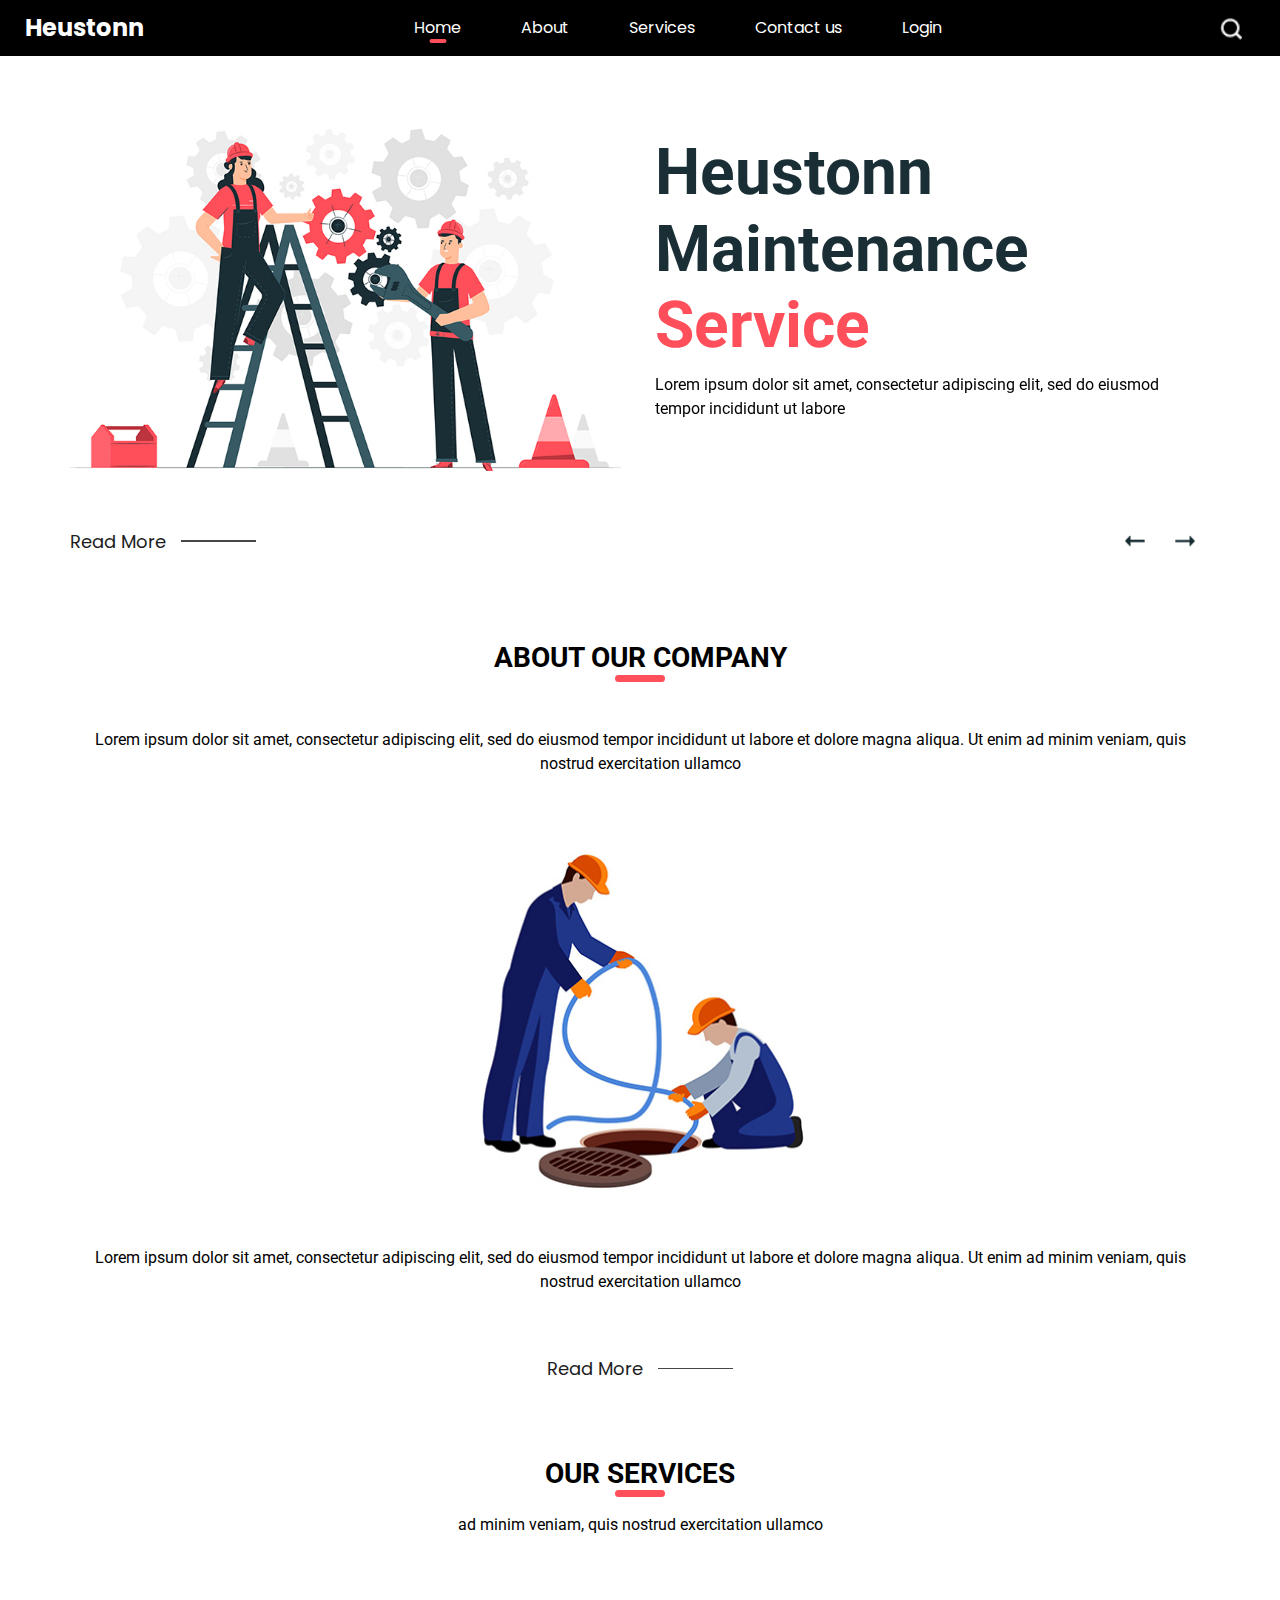
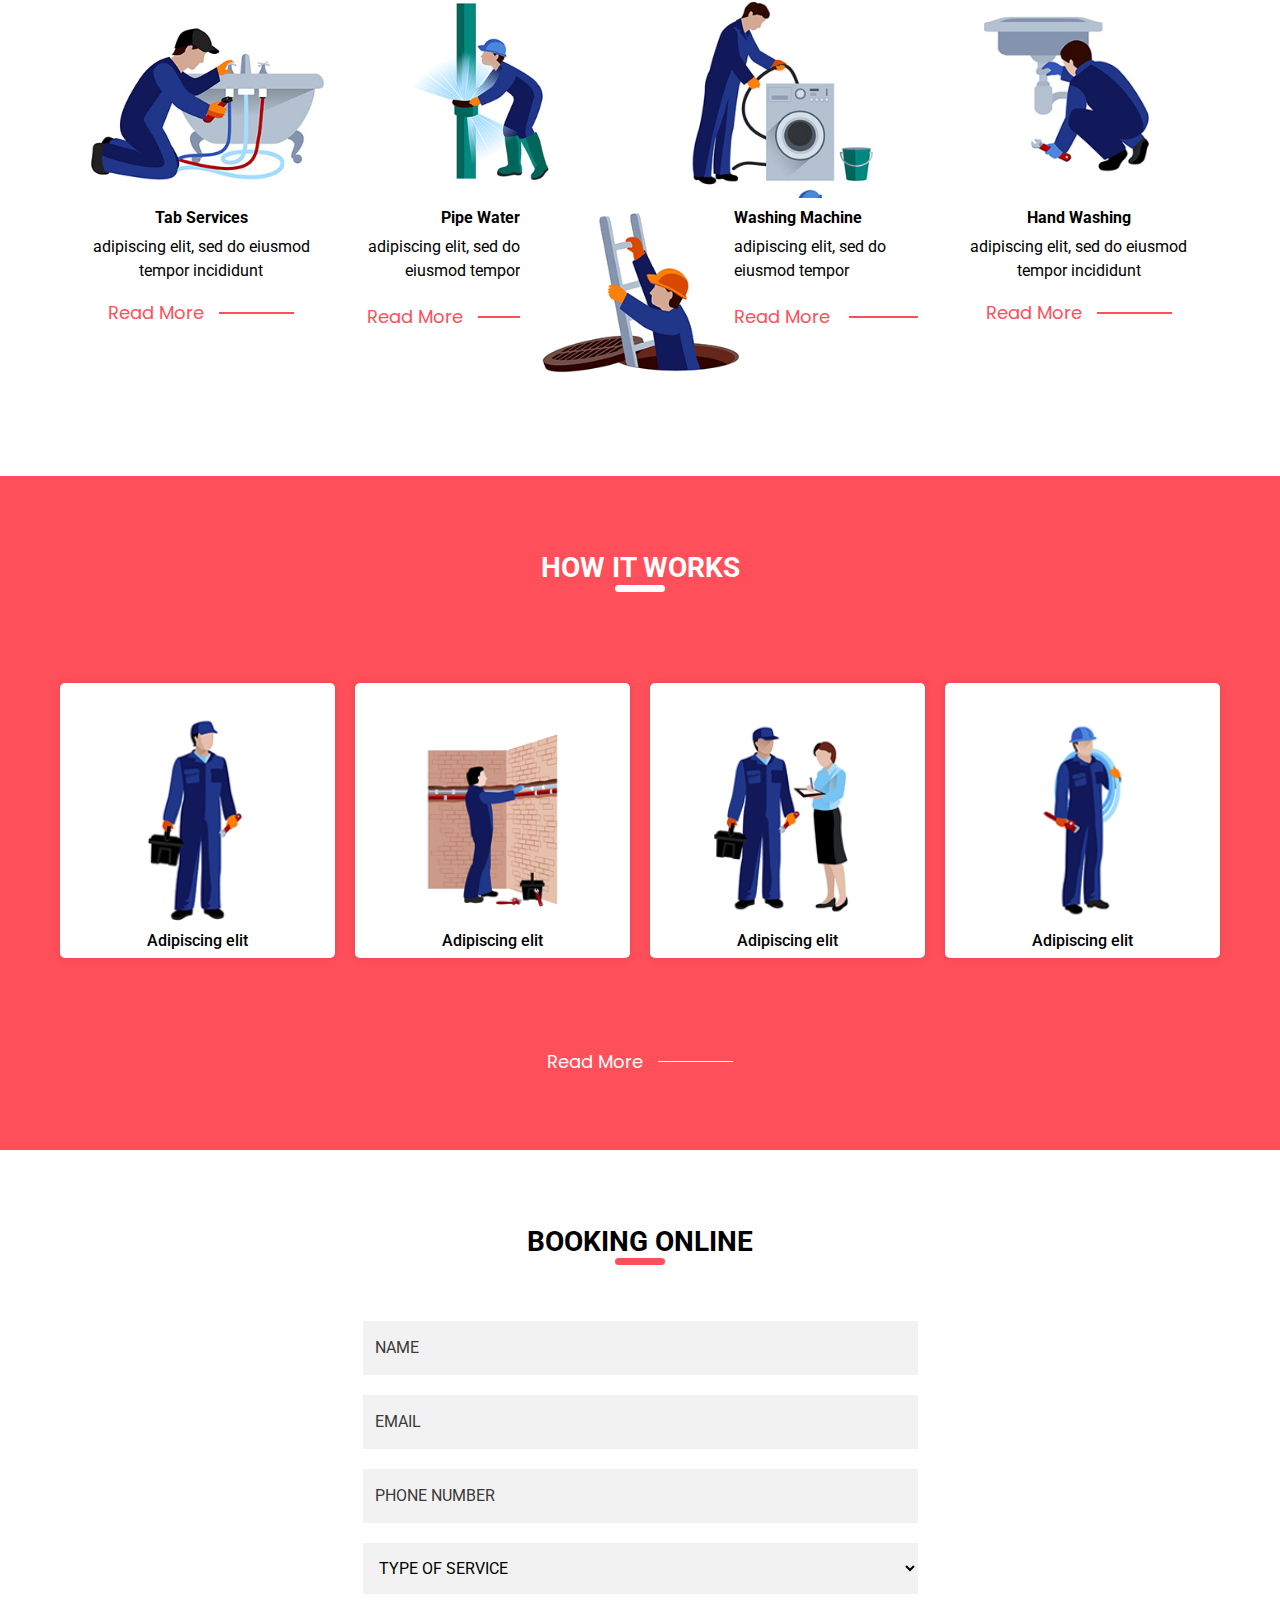
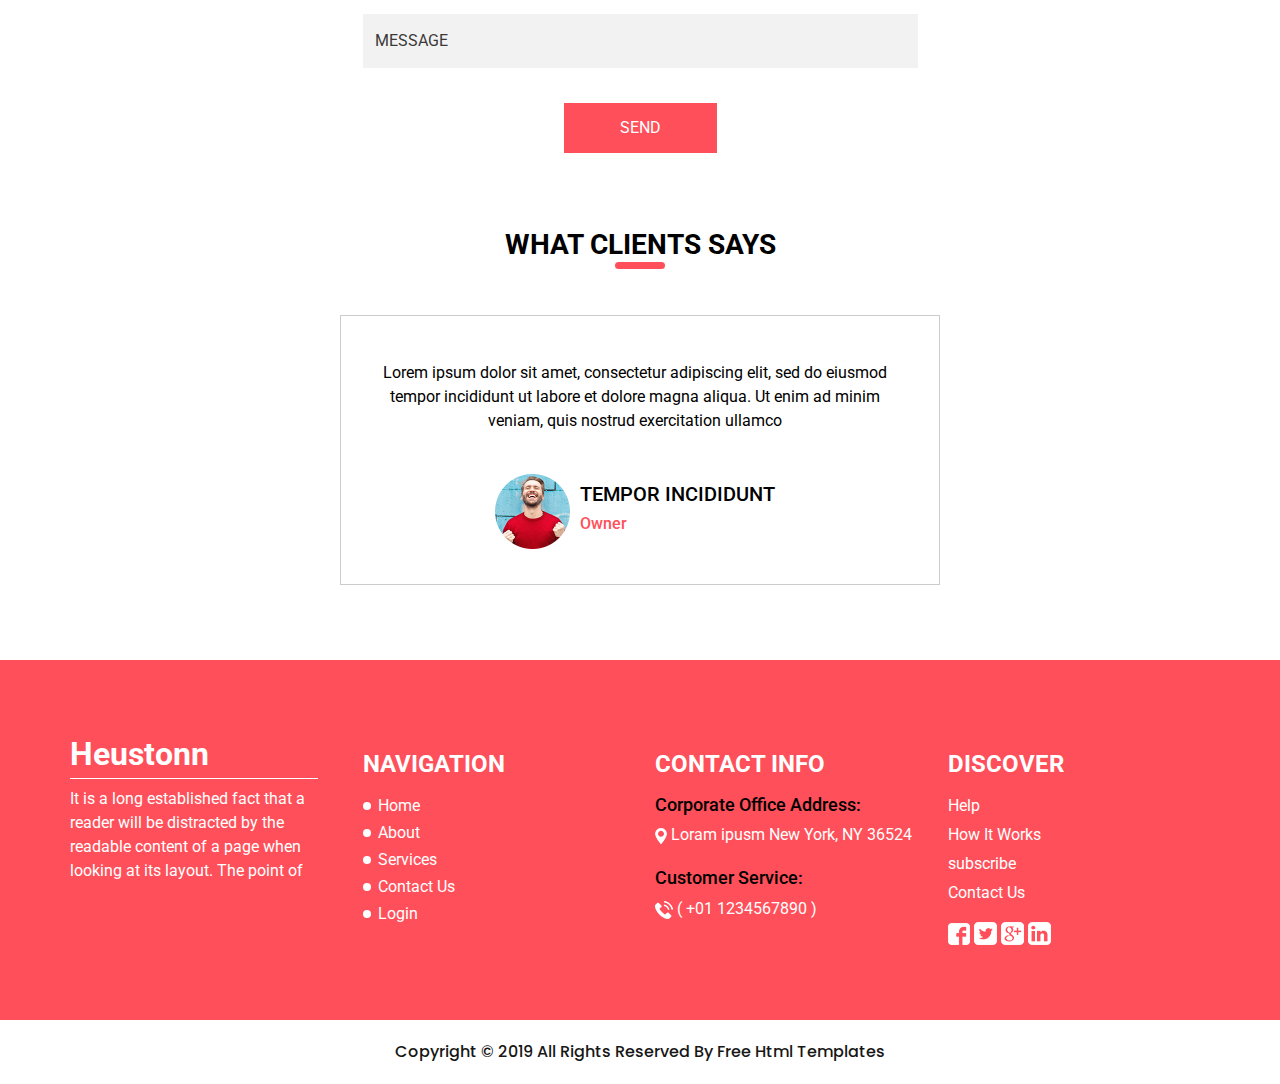
==== heustonn-html/index.html @ ddc51ecd "inicio" ====
<!DOCTYPE html>
<html>

<head>
  <!-- Basic -->
  <meta charset="utf-8" />
  <meta http-equiv="X-UA-Compatible" content="IE=edge" />
  <!-- Mobile Metas -->
  <meta name="viewport" content="width=device-width, initial-scale=1, shrink-to-fit=no" />
  <!-- Site Metas -->
  <meta name="keywords" content="" />
  <meta name="description" content="" />
  <meta name="author" content="" />

  <title>Heustonn</title>

  <!-- slider stylesheet -->
  <link rel="stylesheet" type="text/css"
    href="https://cdnjs.cloudflare.com/ajax/libs/OwlCarousel2/2.1.3/assets/owl.carousel.min.css" />

  <!-- bootstrap core css -->
  <link rel="stylesheet" type="text/css" href="css/bootstrap.css" />

  <!-- fonts style -->
  <link href="https://fonts.googleapis.com/css?family=Poppins:400,700|Roboto:400,700&display=swap" rel="stylesheet">
  <!-- Custom styles for this template -->
  <link href="css/style.css" rel="stylesheet" />
  <!-- responsive style -->
  <link href="css/responsive.css" rel="stylesheet" />
</head>

<body>
  <div class="hero_area">
    <!-- header section strats -->
    <header class="header_section">
      <div class="container-fluid">
        <nav class="navbar navbar-expand-lg custom_nav-container ">
          <a class="navbar-brand" href="index.html">
            <span>
              Heustonn
            </span>
          </a>
          <button class="navbar-toggler ml-auto" type="button" data-toggle="collapse"
            data-target="#navbarSupportedContent" aria-controls="navbarSupportedContent" aria-expanded="false"
            aria-label="Toggle navigation">
            <span class="navbar-toggler-icon"></span>
          </button>

          <div class="collapse navbar-collapse" id="navbarSupportedContent">
            <div class="d-flex mx-auto flex-column flex-lg-row align-items-center">
              <ul class="navbar-nav  ">
                <li class="nav-item active">
                  <a class="nav-link" href="index.html">Home <span class="sr-only">(current)</span></a>
                </li>
                <li class="nav-item">
                  <a class="nav-link" href="about.html"> About </a>
                </li>
                <li class="nav-item">
                  <a class="nav-link" href="service.html"> Services </a>
                </li>
                <li class="nav-item">
                  <a class="nav-link" href="contact.html">Contact us</a>
                </li>
                <li class="nav-item">
                  <a class="nav-link" href="#">Login</a>
                </li>
              </ul>
            </div>
          </div>
          <form class="form-inline my-2 my-lg-0 ml-0 ml-lg-4 mb-3 mb-lg-0">
            <button class="btn  my-2 my-sm-0 nav_search-btn" type="submit"></button>
          </form>
        </nav>
      </div>
    </header>
    <!-- end header section -->
    <!-- slider section -->
    <section class=" slider_section position-relative">
      <div id="carouselExampleControls" class="carousel slide" data-ride="carousel">
        <div class="carousel-inner">
          <div class="carousel-item active">
            <div class="slider_item-box layout_padding2">
              <div class="container">
                <div class="row">
                  <div class="col-md-6">
                    <div class="img-box">
                      <div>
                        <img src="images/slider-img.jpg" alt="" class="" />
                      </div>
                    </div>
                  </div>
                  <div class="col-md-6">
                    <div class="detail-box">
                      <div>
                        <h1>
                          Heustonn <br>
                          Maintenance <br>
                          <span>
                            Service
                          </span>
                        </h1>
                        <p>
                          Lorem ipsum dolor sit amet, consectetur adipiscing elit,
                          sed do eiusmod tempor incididunt ut labore
                        </p>
                      </div>
                    </div>
                  </div>
                </div>
              </div>
            </div>
          </div>
          <div class="carousel-item ">
            <div class="slider_item-box layout_padding2">
              <div class="container">
                <div class="row">
                  <div class="col-md-6">
                    <div class="img-box">
                      <div>
                        <img src="images/slider-img.jpg" alt="" class="" />
                      </div>
                    </div>
                  </div>
                  <div class="col-md-6">
                    <div class="detail-box">
                      <div>
                        <h1>
                          Heustonn <br>
                          Maintenance <br>
                          <span>
                            Service
                          </span>
                        </h1>
                        <p>
                          Lorem ipsum dolor sit amet, consectetur adipiscing elit,
                          sed do eiusmod tempor incididunt ut labore
                        </p>
                      </div>
                    </div>
                  </div>
                </div>
              </div>
            </div>
          </div>
          <div class="carousel-item ">
            <div class="slider_item-box layout_padding2">
              <div class="container">
                <div class="row">
                  <div class="col-md-6">
                    <div class="img-box">
                      <div>
                        <img src="images/slider-img.jpg" alt="" class="" />
                      </div>
                    </div>
                  </div>
                  <div class="col-md-6">
                    <div class="detail-box">
                      <div>
                        <h1>
                          Heustonn <br>
                          Maintenance <br>
                          <span>
                            Service
                          </span>
                        </h1>
                        <p>
                          Lorem ipsum dolor sit amet, consectetur adipiscing elit,
                          sed do eiusmod tempor incididunt ut labore
                        </p>
                      </div>
                    </div>
                  </div>
                </div>
              </div>
            </div>
          </div>
        </div>

      </div>
      <div class="container">
        <div class="slider_nav-box">
          <div class="btn-box">
            <a href="">
              Read More
            </a>
            <hr>
          </div>
          <div class="custom_carousel-control">
            <a class="carousel-control-prev" href="#carouselExampleControls" role="button" data-slide="prev">
              <span class="sr-only">Previous</span>
            </a>
            <a class="carousel-control-next" href="#carouselExampleControls" role="button" data-slide="next">
              <span class="sr-only">Next</span>
            </a>
          </div>
        </div>
      </div>
    </section>
    <!-- end slider section -->
  </div>
  <div class="bg">

    <!-- about section -->
    <section class="about_section layout_padding">
      <div class="container">
        <div class="custom_heading-container">
          <h3 class=" ">
            ABOUT OUR COMPANY
          </h3>
        </div>
        <p class="layout_padding2-top">
          Lorem ipsum dolor sit amet, consectetur adipiscing elit, sed do eiusmod tempor incididunt ut labore et dolore
          magna aliqua. Ut enim ad minim veniam, quis nostrud exercitation ullamco
        </p>
        <div class="img-box layout_padding2">
          <img src="images/about-img.jpg" alt="">
        </div>
        <p class="layout_padding2-bottom">
          Lorem ipsum dolor sit amet, consectetur adipiscing elit, sed do eiusmod tempor incididunt ut labore et dolore
          magna aliqua. Ut enim ad minim veniam, quis nostrud exercitation ullamco
        </p>
      </div>
      <div class="container">
        <div class="btn-box">
          <a href="">
            Read More
          </a>
          <hr>
        </div>
      </div>
    </section>


    <!-- end about section -->

    <!-- service section -->

    <section class="service_section layout_padding-bottom">
      <div class="container">
        <div class="custom_heading-container">
          <h3 class=" ">
            OUR SERVICES
          </h3>
        </div>
        <p class="">
          ad minim veniam, quis nostrud exercitation ullamco
        </p>
        <div class="service_container ">
          <div class="row">
            <div class="col-md-3">
              <div class="box b-1">
                <div class="img-box">
                  <img src="images/s-1.jpg" alt="">
                </div>
                <div class="detail-box">
                  <h6>
                    Tab Services
                  </h6>
                  <p>
                    adipiscing elit, sed do eiusmod tempor incididunt
                  </p>
                  <div class="btn-box">
                    <a href="">
                      Read More
                    </a>
                    <hr>
                  </div>
                </div>
              </div>
            </div>
            <div class="col-md-3">
              <div class="box b-2">
                <div class="img-box">
                  <img src="images/s-2.jpg" alt="">
                </div>
                <div class="detail-box">
                  <h6>
                    Pipe Water
                  </h6>
                  <p>
                    adipiscing elit, sed do eiusmod tempor incididunt
                  </p>
                  <div class="btn-box">
                    <a href="">
                      Read More
                    </a>
                    <hr>
                  </div>
                </div>
              </div>
            </div>
            <div class="col-md-3">
              <div class="box b-3">
                <div class="img-box">
                  <img src="images/s-3.jpg" alt="">
                </div>
                <div class="detail-box">
                  <h6>
                    Washing Machine
                  </h6>
                  <p>
                    adipiscing elit, sed do eiusmod tempor incididunt
                  </p>
                  <div class="btn-box">
                    <a href="">
                      Read More
                    </a>
                    <hr>
                  </div>
                </div>
              </div>
            </div>
            <div class="col-md-3">
              <div class="box b-4">
                <div class="img-box">
                  <img src="images/s-4.jpg" alt="">
                </div>
                <div class="detail-box">
                  <h6>
                    Hand Washing
                  </h6>
                  <p>
                    adipiscing elit, sed do eiusmod tempor incididunt
                  </p>
                  <div class="btn-box">
                    <a href="">
                      Read More
                    </a>
                    <hr>
                  </div>
                </div>
              </div>
            </div>
          </div>
        </div>
      </div>
    </section>

    <!-- end service section -->

    <!-- work section -->

    <section class="work_section layout_padding">
      <div class="container">
        <div class="custom_heading-container">
          <h3 class=" ">
            HOW IT WORKS
          </h3>
        </div>
      </div>
      <div class="work_container ">
        <div class="box b-1">
          <div class="img-box">
            <img src="images/w-1.png" alt="">
          </div>
          <div class="name">
            <h6>
              Adipiscing elit
            </h6>
          </div>
        </div>
        <div class="box b-2">
          <div class="img-box ">
            <img src="images/w-2.png" alt="">
          </div>
          <div class="name">
            <h6>
              Adipiscing elit
            </h6>
          </div>
        </div>
        <div class="box b-3">
          <div class="img-box ">
            <img src="images/w-3.png" alt="">
          </div>
          <div class="name">
            <h6>
              Adipiscing elit
            </h6>
          </div>
        </div>
        <div class="box b-4">
          <div class="img-box ">
            <img src="images/w-4.png" alt="">
          </div>
          <div class="name">
            <h6>
              Adipiscing elit
            </h6>
          </div>
        </div>
      </div>
      <div class="container">
        <div class="btn-box">
          <a href="">
            Read More
          </a>
          <hr>
        </div>
      </div>
    </section>


    <!-- end work section -->

    <!-- contact section -->

    <section class="contact_section layout_padding">
      <div class="custom_heading-container">
        <h3 class=" ">
          Booking Online
        </h3>
      </div>
      <div class="container layout_padding2-top">
        <div class="row">
          <div class="col-md-6 mx-auto">
            <form action="">
              <div>
                <input type="text" placeholder="NAME">
              </div>
              <div>
                <input type="email" placeholder="EMAIL">
              </div>
              <div>
                <input type="text" placeholder="PHONE NUMBER">
              </div>
              <div>
                <select name="" id="">
                  <option value="" disabled selected>TYPE OF SERVICE</option>
                  <option value="">Service 1</option>
                  <option value="">Service 2</option>
                  <option value="">Service 3</option>
                </select>
              </div>
              <div>
                <input type="text" class="message-box" placeholder="MESSAGE">
              </div>
              <div class="d-flex justify-content-center ">
                <button>
                  SEND
                </button>
              </div>
            </form>
          </div>
        </div>

      </div>
    </section>

    <!-- end contact section -->

    <section class="client_section layout_padding-bottom">
      <div class="container">
        <div class="custom_heading-container">
          <h3 class=" ">
            What clients says
          </h3>
        </div>
        <div class="layout_padding2-top">
          <div class="client_container">
            <div class="detail-box">
              <p>
                Lorem ipsum dolor sit amet, consectetur adipiscing elit, sed do eiusmod tempor incididunt ut labore et
                dolore magna aliqua. Ut enim ad minim veniam, quis nostrud exercitation ullamco
              </p>
            </div>
            <div class="client_id">
              <div class="img-box">
                <img src="images/client.png" alt="">
              </div>
              <div class="name">
                <h5>
                  tempor incididunt
                </h5>
                <h6>
                  Owner
                </h6>
              </div>
            </div>
          </div>
        </div>
      </div>
    </section>
    <!-- info section -->
    <section class="info_section layout_padding">
      <div class="container">
        <div class="row">
          <div class="col-md-3">
            <div class="info-logo">
              <h2>
                Heustonn
              </h2>
              <p>
                It is a long established fact that a reader will be distracted by the readable content of a page when
                looking at its layout. The point of
              </p>
            </div>
          </div>
          <div class="col-md-3">
            <div class="info-nav">
              <h4>
                Navigation
              </h4>
              <ul>
                <li>
                  <a href="index.html">
                    Home
                  </a>
                </li>
                <li>
                  <a href="about.html">
                    About
                  </a>
                </li>
                <li>
                  <a href="service.html">
                    Services
                  </a>
                </li>
                <li>
                  <a href="contact.html">
                    Contact Us
                  </a>
                </li>
                <li>
                  <a href="#">
                    Login
                  </a>
                </li>
              </ul>
            </div>
          </div>
          <div class="col-md-3">
            <div class="info-contact">
              <h4>
                Contact Info
              </h4>
              <div class="location">
                <h6>
                  Corporate Office Address:
                </h6>
                <a href="">
                  <img src="images/location.png" alt="">
                  <span>
                    Loram ipusm New York, NY 36524
                  </span>
                </a>
              </div>
              <div class="call">
                <h6>
                  Customer Service:
                </h6>
                <a href="">
                  <img src="images/telephone.png" alt="">
                  <span>
                    ( +01 1234567890 )
                  </span>
                </a>
              </div>
            </div>
          </div>
          <div class="col-md-3">
            <div class="discover">
              <h4>
                Discover
              </h4>
              <ul>
                <li>
                  <a href="">
                    Help
                  </a>
                </li>
                <li>
                  <a href="">
                    How It Works

                  </a>
                </li>
                <li>
                  <a href="">
                    subscribe
                  </a>
                </li>
                <li>
                  <a href="contact.html">
                    Contact Us
                  </a>
                </li>
              </ul>
              <div class="social-box">
                <a href="">
                  <img src="images/facebook.png" alt="">
                </a>
                <a href="">
                  <img src="images/twitter.png" alt="">
                </a>
                <a href="">
                  <img src="images/google-plus.png" alt="">
                </a>
                <a href="">
                  <img src="images/linkedin.png" alt="">
                </a>
              </div>
            </div>
          </div>
        </div>
      </div>
    </section>



    <!-- end info_section -->

    <!-- footer section -->
    <section class="container-fluid footer_section">
      <p>
        Copyright &copy; 2019 All Rights Reserved By
        <a href="https://html.design/">Free Html Templates</a>
      </p>
    </section>
    <!-- footer section -->

    <script type="text/javascript" src="js/jquery-3.4.1.min.js"></script>
    <script type="text/javascript" src="js/bootstrap.js"></script>
</body>

</html>
---- heustonn-html/css/style.css ----
body {
  font-family: 'Roboto', sans-serif;
  color: #000000;
  background-color: #ffffff;
}

.layout_padding {
  padding: 75px 0;
}

.layout_padding2 {
  padding: 45px 0;
}

.layout_padding2-top {
  padding-top: 45px;
}

.layout_padding2-bottom {
  padding-bottom: 45px;
}

.layout_padding-top {
  padding-top: 75px;
}

.layout_padding-bottom {
  padding-bottom: 75px;
}

.custom_heading-container {
  display: -webkit-box;
  display: -ms-flexbox;
  display: flex;
  -webkit-box-pack: center;
      -ms-flex-pack: center;
          justify-content: center;
}

.custom_heading-container h3 {
  text-transform: uppercase;
  font-weight: bold;
  color: #000000;
  position: relative;
}

.custom_heading-container h3::before {
  content: "";
  position: absolute;
  bottom: -7px;
  left: 50%;
  width: 50px;
  height: 7px;
  -webkit-transform: translateX(-50%);
          transform: translateX(-50%);
  background-color: #ff4f5a;
  border-radius: 15px;
}

.btn-box {
  display: -webkit-box;
  display: -ms-flexbox;
  display: flex;
  -webkit-box-align: center;
      -ms-flex-align: center;
          align-items: center;
  -webkit-box-pack: center;
      -ms-flex-pack: center;
          justify-content: center;
  font-family: "Poppins", sans-serif;
}

.btn-box a {
  color: #1d1d1d;
  margin-right: 15px;
  font-size: 18px;
}

.btn-box hr {
  width: 75px;
  height: 1.2px;
  border: none;
  background-color: #464646;
  margin: 0;
}

/*header section*/
.sub_page .hero_area {
  height: auto;
}

.hero_area.sub_pages {
  height: auto;
}

.header_section {
  background-color: #000000;
  font-family: "Poppins", sans-serif;
}

.header_section .container-fluid {
  padding-right: 25px;
  padding-left: 25px;
}

.header_section .nav_container {
  margin: 0 auto;
}

.custom_nav-container .navbar-nav .nav-item .nav-link {
  padding: 10px 30px;
  color: #ffffff;
  text-align: center;
  position: relative;
}

.custom_nav-container .navbar-nav .nav-item .nav-link::before {
  content: "";
  display: none;
  position: absolute;
  bottom: 7px;
  left: 50%;
  width: 17px;
  height: 4px;
  -webkit-transform: translateX(-50%);
          transform: translateX(-50%);
  background-color: #ff4f5a;
  border-radius: 5px;
}

.custom_nav-container .navbar-nav .nav-item .nav-link:hover::before {
  display: block;
}

.custom_nav-container .navbar-nav .nav-item.active a::before {
  display: block;
}

a,
a:hover,
a:focus {
  text-decoration: none;
}

a:hover,
a:focus {
  color: initial;
}

.btn,
.btn:focus {
  outline: none !important;
  -webkit-box-shadow: none;
          box-shadow: none;
}

.custom_nav-container .nav_search-btn {
  background-image: url(../images/search-icon.png);
  background-size: 22px;
  background-repeat: no-repeat;
  background-position-y: 7px;
  width: 35px;
  height: 35px;
  padding: 0;
  border: none;
}

.navbar-brand {
  display: -webkit-box;
  display: -ms-flexbox;
  display: flex;
  -webkit-box-align: center;
      -ms-flex-align: center;
          align-items: center;
}

.navbar-brand img {
  width: 45px;
  margin-right: 5px;
}

.navbar-brand span {
  font-weight: bold;
  font-size: 24px;
  color: #ffffff;
}

.custom_nav-container {
  z-index: 99999;
  padding: 5px 0;
}

.custom_nav-container .navbar-toggler {
  outline: none;
}

.custom_nav-container .navbar-toggler .navbar-toggler-icon {
  background-image: url(../images/menu.png);
  background-size: 42px;
}

/*end header section*/
/* slider section */
.slider_section .row {
  -webkit-box-align: center;
      -ms-flex-align: center;
          align-items: center;
}

.slider_section .img-box img {
  width: 100%;
}

.slider_section .detail-box h1 {
  font-weight: bold;
  font-size: 4rem;
  color: #1a2e35;
}

.slider_section .detail-box h1 span {
  color: #ff4f5a;
}

.slider_section .slider_nav-box {
  display: -webkit-box;
  display: -ms-flexbox;
  display: flex;
  -webkit-box-pack: justify;
      -ms-flex-pack: justify;
          justify-content: space-between;
  -webkit-box-align: center;
      -ms-flex-align: center;
          align-items: center;
}

.slider_section .slider_nav-box .custom_carousel-control {
  display: -webkit-box;
  display: -ms-flexbox;
  display: flex;
}

.slider_section .carousel-control-prev,
.slider_section .carousel-control-next {
  position: unset;
  width: 50px;
  height: 50px;
  opacity: 1;
  background-repeat: no-repeat;
  background-size: 20px;
  background-position: center;
}

.slider_section .carousel-control-prev {
  left: 2%;
  background-image: url(../images/left-arrow-black.png);
}

.slider_section .carousel-control-prev:hover {
  background-image: url(../images/left-arrow.png);
}

.slider_section .carousel-control-next {
  right: 2%;
  background-image: url(../images/right-arrow-black.png);
}

.slider_section .carousel-control-next:hover {
  background-image: url(../images/right-arrow.png);
}

/* end slider section */
.bg {
  background-image: url(../images/bg.jpg);
  background-size: cover;
}

.about_section {
  text-align: center;
}

.about_section .img-box img {
  width: 350px;
}

.service_section {
  text-align: center;
  position: relative;
}

.service_section .custom_heading-container {
  margin-bottom: 15px;
}

.service_section .service_container {
  padding: 45px 0 75px 0;
}

.service_section .box.b-2 .detail-box {
  width: 60%;
  text-align: right;
  overflow: hidden;
}

.service_section .box.b-2 .detail-box p {
  height: 52px;
  overflow: hidden;
}

.service_section .box.b-2 .detail-box a {
  min-width: 100px;
}

.service_section .box.b-3 .detail-box {
  width: 70%;
  margin-left: auto;
  overflow: hidden;
  text-align: left;
}

.service_section .box.b-3 .detail-box p {
  height: 52px;
  overflow: hidden;
}

.service_section .box.b-3 .detail-box a {
  min-width: 100px;
}

.service_section .img-box img {
  height: 200px;
}

.service_section .detail-box {
  height: 118px;
  margin-top: 10px;
}

.service_section .detail-box h6 {
  font-weight: bold;
}

.service_section .detail-box .btn-box a {
  color: #ff4f5a;
}

.service_section .detail-box .btn-box hr {
  background-color: #ff4f5a;
}

.service_section::before {
  content: "";
  width: 200px;
  height: 175px;
  position: absolute;
  bottom: 95px;
  left: 50%;
  -webkit-transform: translateX(-50%);
          transform: translateX(-50%);
  background-size: cover;
  background-image: url(../images/worker.png);
}

.work_section {
  background-color: #ff4f5a;
}

.work_section .custom_heading-container h3 {
  color: #ffffff;
}

.work_section .custom_heading-container h3::before {
  background-color: #ffffff;
}

.work_section .work_container {
  display: -webkit-box;
  display: -ms-flexbox;
  display: flex;
  -webkit-box-pack: center;
      -ms-flex-pack: center;
          justify-content: center;
  text-align: center;
  -ms-flex-wrap: wrap;
      flex-wrap: wrap;
  padding: 45px 0;
}

.work_section .work_container .box {
  width: 275px;
  height: 275px;
  display: -webkit-box;
  display: -ms-flexbox;
  display: flex;
  -webkit-box-orient: vertical;
  -webkit-box-direction: normal;
      -ms-flex-direction: column;
          flex-direction: column;
  -webkit-box-align: center;
      -ms-flex-align: center;
          align-items: center;
  padding: 35px 0 20px 0;
  background-color: #ffffff;
  border-radius: 5px;
  margin: 45px 10px;
  -webkit-box-shadow: 0 0 8px 0px rgba(0, 0, 0, 0.1);
          box-shadow: 0 0 8px 0px rgba(0, 0, 0, 0.1);
}

.work_section .work_container .box .img-box {
  width: 150px;
}

.work_section .work_container .box .img-box img {
  width: 100%;
}

.work_section .work_container .box .name {
  margin-top: 10px;
}

.work_section .work_container .box.b-1, .work_section .work_container .box.b-3 {
  -webkit-animation: odd-box-animate 2s infinite;
          animation: odd-box-animate 2s infinite;
}

.work_section .work_container .box.b-2, .work_section .work_container .box.b-4 {
  -webkit-animation: even-box-animate 2s infinite;
          animation: even-box-animate 2s infinite;
}

@-webkit-keyframes odd-box-animate {
  0% {
    -webkit-transform: translateY(45px);
            transform: translateY(45px);
  }
  50% {
    -webkit-transform: translateY(-45px);
            transform: translateY(-45px);
  }
  100% {
    -webkit-transform: translateY(45px);
            transform: translateY(45px);
  }
}

@keyframes odd-box-animate {
  0% {
    -webkit-transform: translateY(45px);
            transform: translateY(45px);
  }
  50% {
    -webkit-transform: translateY(-45px);
            transform: translateY(-45px);
  }
  100% {
    -webkit-transform: translateY(45px);
            transform: translateY(45px);
  }
}

@-webkit-keyframes even-box-animate {
  0% {
    -webkit-transform: translateY(-45px);
            transform: translateY(-45px);
  }
  50% {
    -webkit-transform: translateY(45px);
            transform: translateY(45px);
  }
  100% {
    -webkit-transform: translateY(-45px);
            transform: translateY(-45px);
  }
}

@keyframes even-box-animate {
  0% {
    -webkit-transform: translateY(-45px);
            transform: translateY(-45px);
  }
  50% {
    -webkit-transform: translateY(45px);
            transform: translateY(45px);
  }
  100% {
    -webkit-transform: translateY(-45px);
            transform: translateY(-45px);
  }
}

.work_section .btn-box a {
  color: #ffffff;
}

.work_section .btn-box hr {
  background-color: #ffffff;
}

.contact_section input,
.contact_section select {
  width: 100%;
  border: 0;
  padding: 15px 12px;
  background-color: #f2f2f2;
  outline: none;
  margin: 10px 0;
}

.contact_section input::-webkit-input-placeholder,
.contact_section select::-webkit-input-placeholder {
  color: #3a3a3a;
}

.contact_section input:-ms-input-placeholder,
.contact_section select:-ms-input-placeholder {
  color: #3a3a3a;
}

.contact_section input::-ms-input-placeholder,
.contact_section select::-ms-input-placeholder {
  color: #3a3a3a;
}

.contact_section input::placeholder,
.contact_section select::placeholder {
  color: #3a3a3a;
}

.contact_section button {
  background-color: #ff4f5a;
  padding: 12px 55px;
  outline: none;
  border: none;
  border: 1px solid #ff4f5a;
  color: #fff;
  margin-top: 25px;
}

.contact_section button:hover {
  color: #ff4f5a;
  background-color: transparent;
}

.client_section .client_container {
  display: -webkit-box;
  display: -ms-flexbox;
  display: flex;
  -webkit-box-orient: vertical;
  -webkit-box-direction: normal;
      -ms-flex-direction: column;
          flex-direction: column;
  -webkit-box-align: center;
      -ms-flex-align: center;
          align-items: center;
  width: 600px;
  border: 1px solid #cccccc;
  padding: 45px 35px 35px 25px;
  background-color: #ffffff;
  margin: 0 auto;
}

.client_section .client_container .detail-box p {
  text-align: center;
}

.client_section .client_container .client_id {
  display: -webkit-box;
  display: -ms-flexbox;
  display: flex;
  -webkit-box-align: center;
      -ms-flex-align: center;
          align-items: center;
  margin-top: 25px;
}

.client_section .client_container .client_id .img-box {
  width: 75px;
  margin-right: 10px;
}

.client_section .client_container .client_id .img-box img {
  width: 100%;
}

.client_section .client_container .client_id .name h5 {
  text-transform: uppercase;
}

.client_section .client_container .client_id .name h6 {
  color: #ff4f5a;
}

.info_section {
  background-color: #ff4f5a;
  color: #ffffff;
}

.info_section a {
  color: #ffffff;
}

.info_section h4 {
  text-transform: uppercase;
  margin-top: 15px;
  margin-bottom: 15px;
  font-weight: bold;
}

.info_section .info-logo h2 {
  font-weight: bold;
  font-size: 2rem;
  border-bottom: 1px solid #ffffff;
  padding-bottom: 5px;
  margin-right: 15px;
}

.info_section .info-nav ul {
  padding-left: 15px;
}

.info_section .info-nav ul li {
  list-style-type: none;
  position: relative;
  margin: 3px 0;
}

.info_section .info-nav ul li::before {
  content: "";
  width: 8px;
  height: 8px;
  background-color: #ffffff;
  position: absolute;
  top: 50%;
  left: -15px;
  -webkit-transform: translateY(-50%);
          transform: translateY(-50%);
  border-radius: 100%;
}

.info_section .info-contact h6 {
  color: #000000;
  font-size: 18px;
}

.info_section .info-contact .call {
  margin-top: 20px;
}

.info_section .discover ul {
  padding: 0;
}

.info_section .discover ul li {
  list-style-type: none;
  margin: 5px 0;
}

/* footer section*/
.footer_section {
  background-color: #ffffff;
  padding: 20px;
  font-family: "Poppins", sans-serif;
  font-weight: 500;
}

.footer_section p {
  color: #171717;
  margin: 0;
  text-align: center;
}

.footer_section a {
  color: #171717;
}

/* end footer section*/
/*# sourceMappingURL=style.css.map */
---- heustonn-html/css/responsive.css ----
@media (max-width: 1120px) {}

@media (max-width: 992px) {
    .custom_nav-container .nav_search-btn {
        display: none;
    }

    .service_section::before {
        bottom: 45px;
    }

    .service_section .service_container {
        padding: 45px 0 125px 0;
    }



    .service_section .box.b-2 .detail-box {
        width: auto;
    }

    .service_section .box.b-3 .detail-box {
        width: auto;
    }


}

@media (max-width: 768px) {
    .slider_section .detail-box {
        text-align: center;
        margin-top: 25px;
    }

    .info_section .col-md-3 {
        text-align: center;
    }

    .info_section .col-md-3:not(:nth-last-child(1)) {
        margin-bottom: 35px;
    }

    .service_section .box.b-1 .detail-box {
        text-align: left;
    }

    .service_section .box.b-4 .detail-box {
        text-align: right;
    }

    .service_section .box {
        margin: 25px 0;
    }

    .info_section .info-nav ul {
        display: flex;
        flex-direction: column;
        align-items: center;
    }

    .client_section .client_container {
        width: 100%;
    }
}

@media (max-width: 576px) {
    .slider_section .detail-box h1 {
        font-size: 3.5rem;
    }

    .about_section .img-box img {
        width: 100%;
    }

    @keyframes odd-box-animate {
        0% {
            transform: translateY(25px);
        }

        50% {
            transform: translateY(-25px);
        }

        100% {
            transform: translateY(25px);
        }
    }

    @keyframes even-box-animate {
        0% {
            transform: translateY(-25px);
        }

        50% {
            transform: translateY(25px);
        }

        100% {
            transform: translateY(-25px);
        }
    }

    .work_section .work_container .box.b-1,
    .work_section .work_container .box.b-3,
    .work_section .work_container .box.b-2,
    .work_section .work_container .box.b-4 {
        animation-duration: 1.5s;
    }
}

@media (max-width: 480px) {}

@media (max-width: 420px) {
    .slider_section .detail-box h1 {
        font-size: 3rem;
    }

    element {}

    .custom_heading-container h3 {

        text-transform: uppercase;
        font-weight: bold;
        color: #000000;
        position: relative;

    }

    .custom_heading-container h3 {
        font-size: 1.5rem;
    }
}

@media (max-width: 360px) {}

@media (min-width: 1200px) {
    .container {
        max-width: 1170px;
    }
}
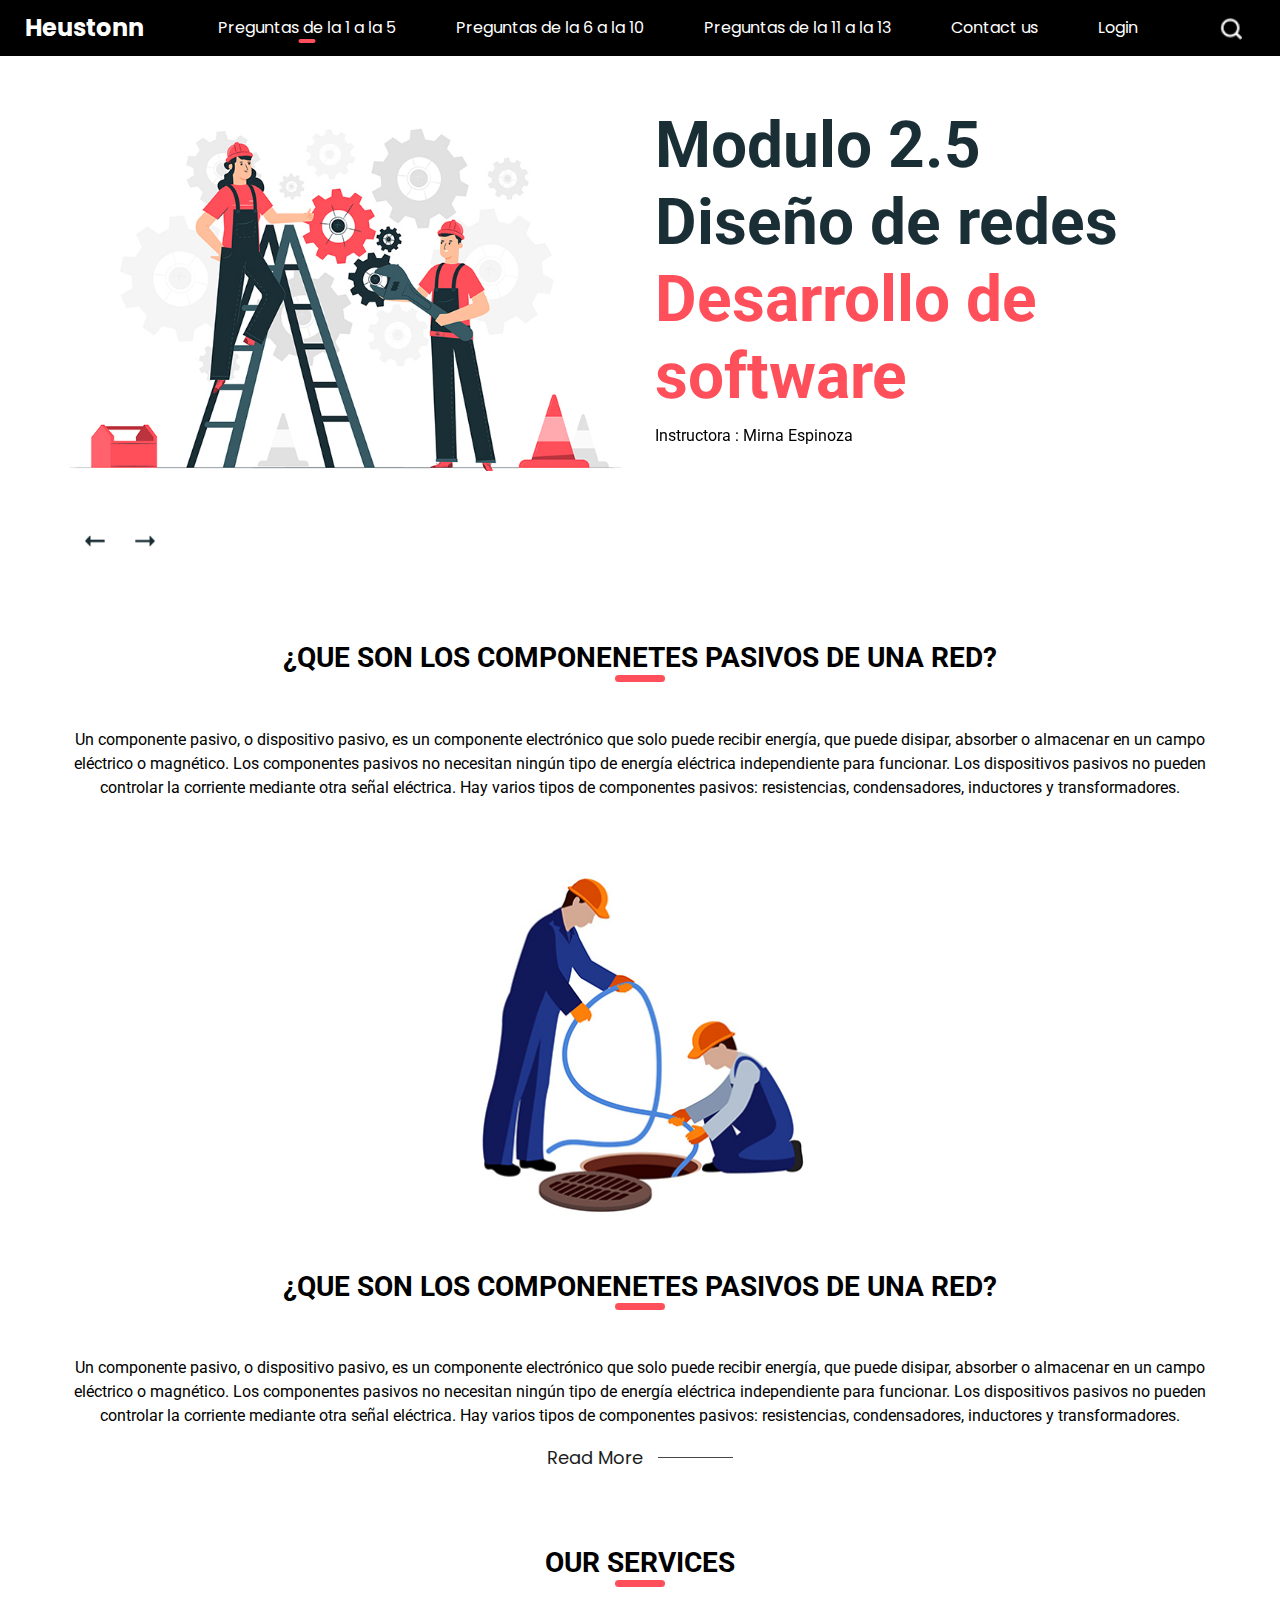
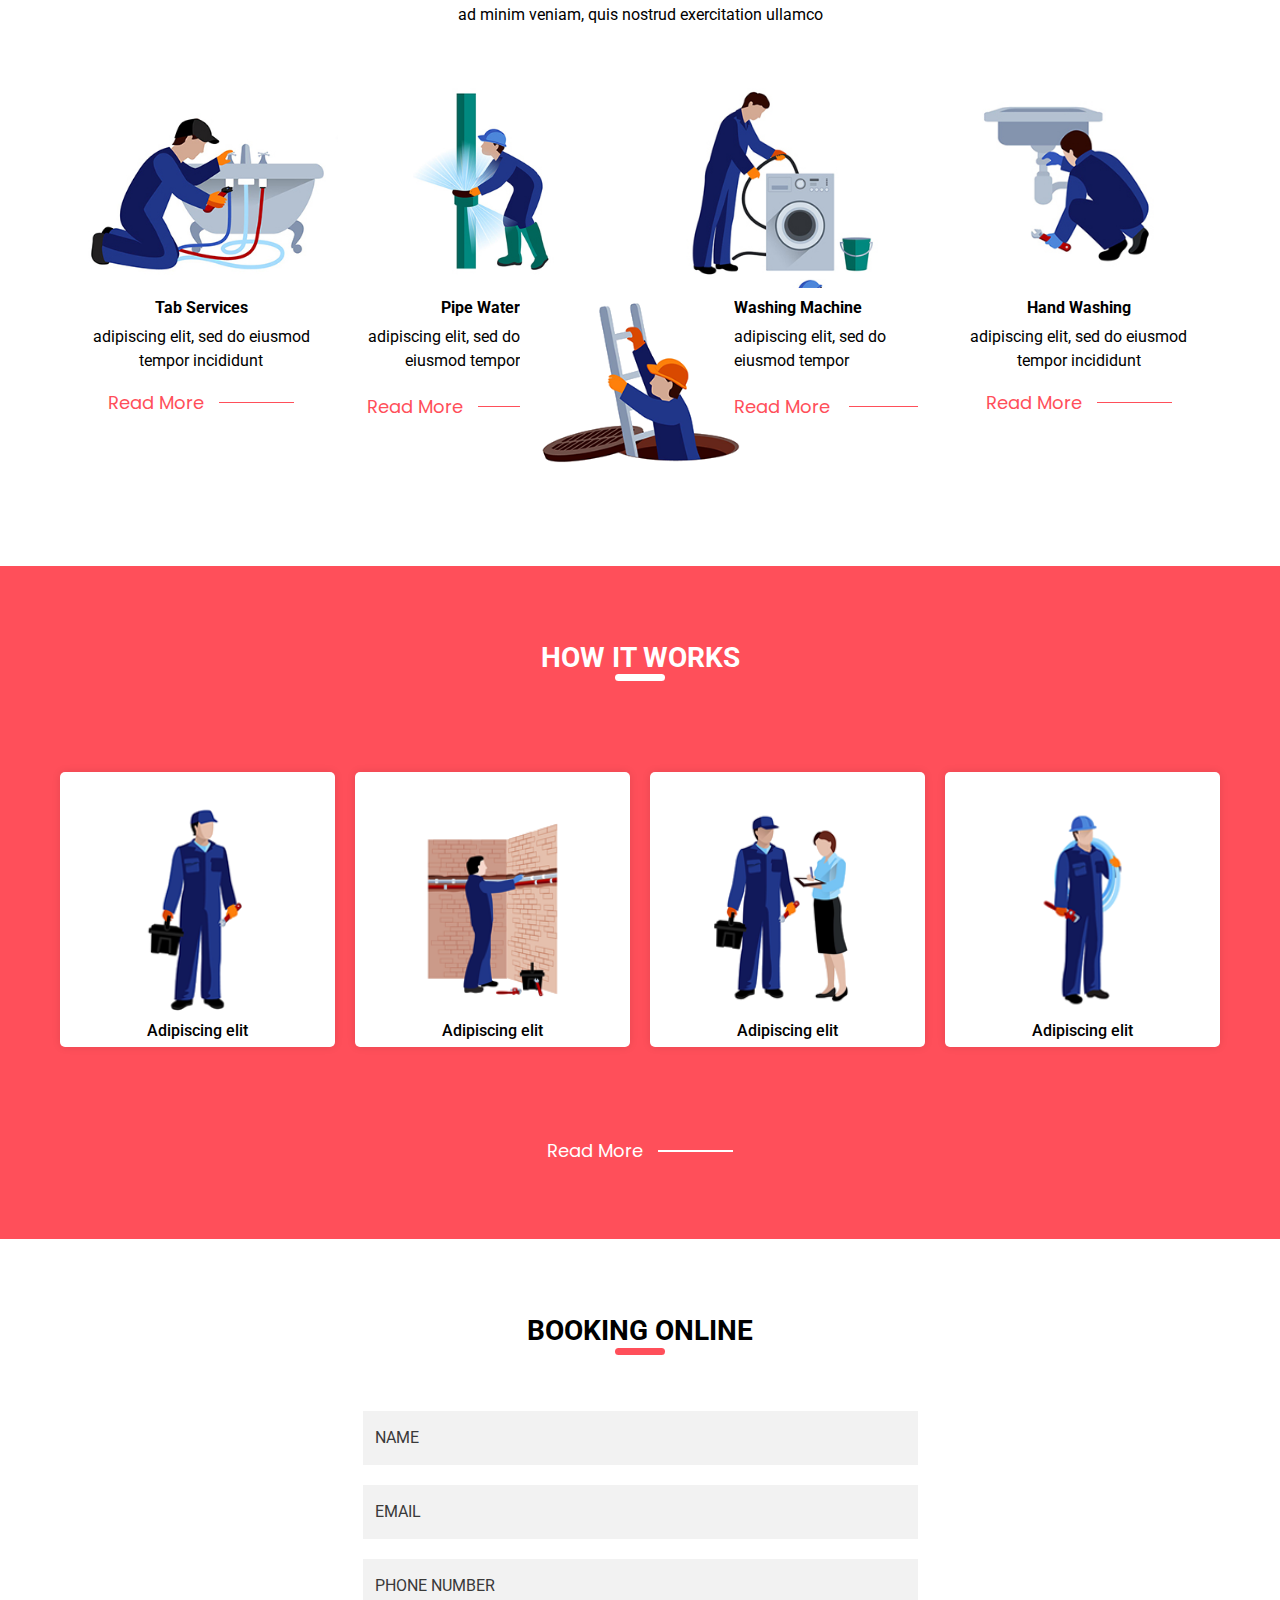
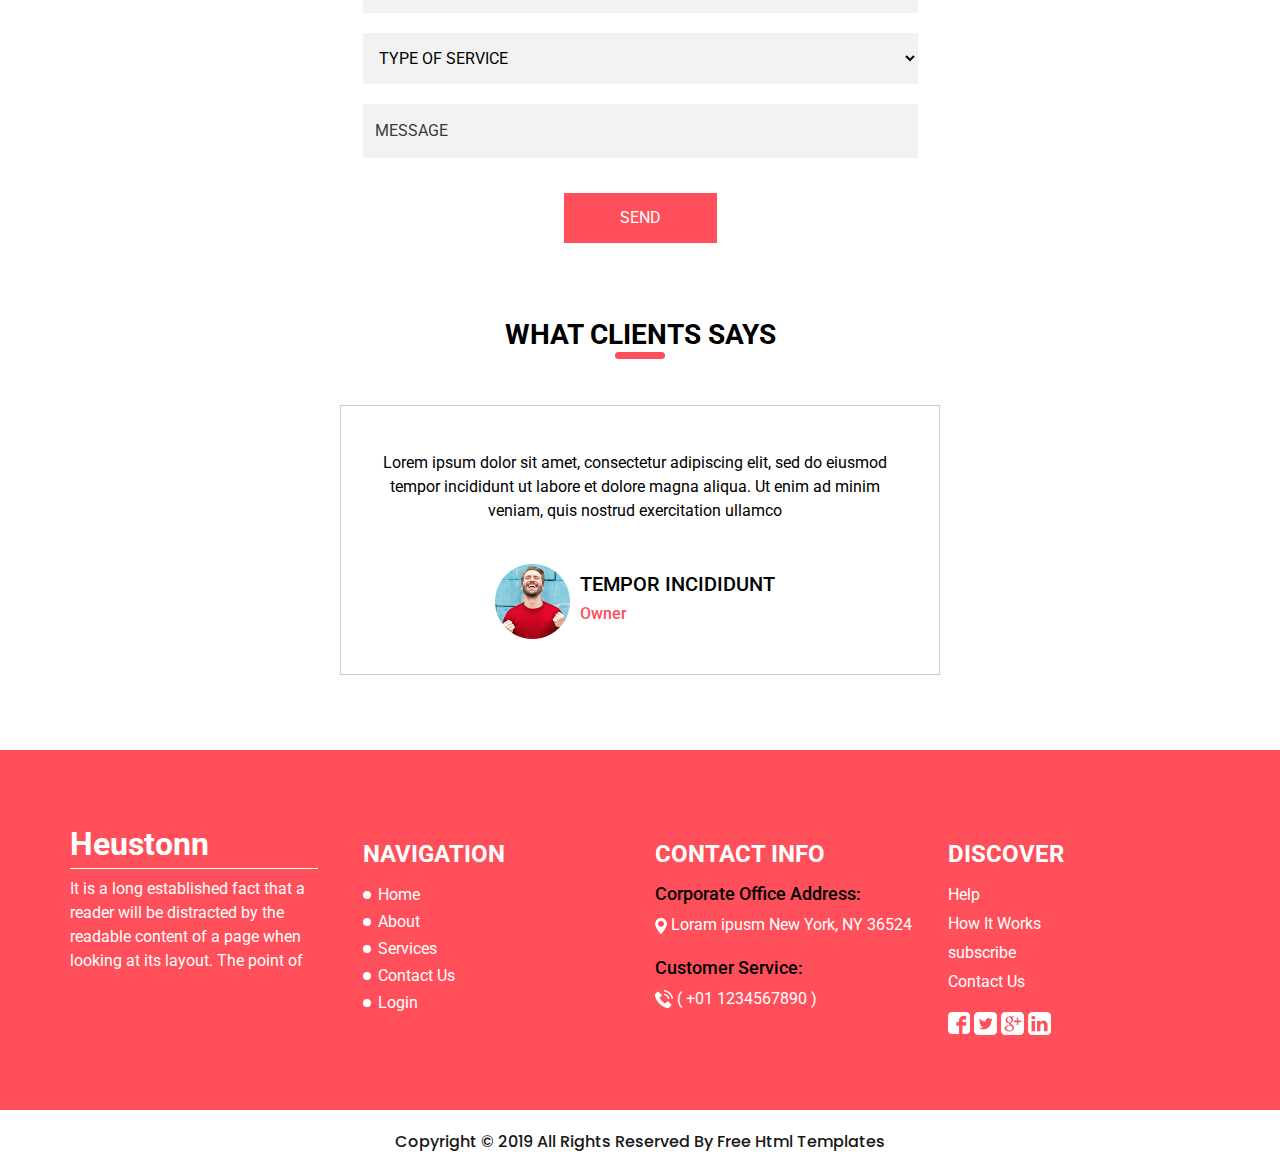
==== commit 7c7451fe: "Preguntas 1 y 2" ====
--- a/heustonn-html/index.html
+++ b/heustonn-html/index.html
@@ -50,13 +50,13 @@
             <div class="d-flex mx-auto flex-column flex-lg-row align-items-center">
               <ul class="navbar-nav  ">
                 <li class="nav-item active">
-                  <a class="nav-link" href="index.html">Home <span class="sr-only">(current)</span></a>
+                  <a class="nav-link" href="index.html">Preguntas de la 1 a la 5 <span class="sr-only">(current)</span></a>
                 </li>
                 <li class="nav-item">
-                  <a class="nav-link" href="about.html"> About </a>
+                  <a class="nav-link" href="about.html"> Preguntas de la 6 a la 10 </a>
                 </li>
                 <li class="nav-item">
-                  <a class="nav-link" href="service.html"> Services </a>
+                  <a class="nav-link" href="service.html"> Preguntas de la 11 a la 13 </a>
                 </li>
                 <li class="nav-item">
                   <a class="nav-link" href="contact.html">Contact us</a>
@@ -93,15 +93,14 @@
                     <div class="detail-box">
                       <div>
                         <h1>
-                          Heustonn <br>
-                          Maintenance <br>
+                          Modulo 2.5  <br>
+                          Diseño de redes <br>
                           <span>
-                            Service
+                            Desarrollo de software
                           </span>
                         </h1>
                         <p>
-                          Lorem ipsum dolor sit amet, consectetur adipiscing elit,
-                          sed do eiusmod tempor incididunt ut labore
+                          Instructora : Mirna Espinoza
                         </p>
                       </div>
                     </div>
@@ -110,6 +109,9 @@
               </div>
             </div>
           </div>
+
+
+
           <div class="carousel-item ">
             <div class="slider_item-box layout_padding2">
               <div class="container">
@@ -176,15 +178,11 @@
           </div>
         </div>
 
+
+
       </div>
       <div class="container">
         <div class="slider_nav-box">
-          <div class="btn-box">
-            <a href="">
-              Read More
-            </a>
-            <hr>
-          </div>
           <div class="custom_carousel-control">
             <a class="carousel-control-prev" href="#carouselExampleControls" role="button" data-slide="prev">
               <span class="sr-only">Previous</span>
@@ -205,19 +203,33 @@
       <div class="container">
         <div class="custom_heading-container">
           <h3 class=" ">
-            ABOUT OUR COMPANY
+            ¿Que son los componenetes pasivos de una red?
           </h3>
         </div>
         <p class="layout_padding2-top">
-          Lorem ipsum dolor sit amet, consectetur adipiscing elit, sed do eiusmod tempor incididunt ut labore et dolore
-          magna aliqua. Ut enim ad minim veniam, quis nostrud exercitation ullamco
+          Un componente pasivo, o dispositivo pasivo, es un componente electrónico que solo puede recibir energía, que puede
+          disipar, absorber o almacenar en un campo eléctrico o magnético. Los componentes pasivos no necesitan ningún tipo de
+          energía eléctrica independiente para funcionar. Los dispositivos pasivos no pueden controlar la corriente mediante
+          otra señal eléctrica. Hay varios tipos de componentes pasivos: resistencias, condensadores, inductores y
+          transformadores.
+        
         </p>
         <div class="img-box layout_padding2">
           <img src="images/about-img.jpg" alt="">
         </div>
-        <p class="layout_padding2-bottom">
-          Lorem ipsum dolor sit amet, consectetur adipiscing elit, sed do eiusmod tempor incididunt ut labore et dolore
-          magna aliqua. Ut enim ad minim veniam, quis nostrud exercitation ullamco
+        
+        <div class="custom_heading-container">
+          <h3 class=" ">
+            ¿Que son los componenetes pasivos de una red?
+          </h3>
+        </div>
+        <p class="layout_padding2-top">
+          Un componente pasivo, o dispositivo pasivo, es un componente electrónico que solo puede recibir energía, que puede
+          disipar, absorber o almacenar en un campo eléctrico o magnético. Los componentes pasivos no necesitan ningún tipo de
+          energía eléctrica independiente para funcionar. Los dispositivos pasivos no pueden controlar la corriente mediante
+          otra señal eléctrica. Hay varios tipos de componentes pasivos: resistencias, condensadores, inductores y
+          transformadores.
+        
         </p>
       </div>
       <div class="container">
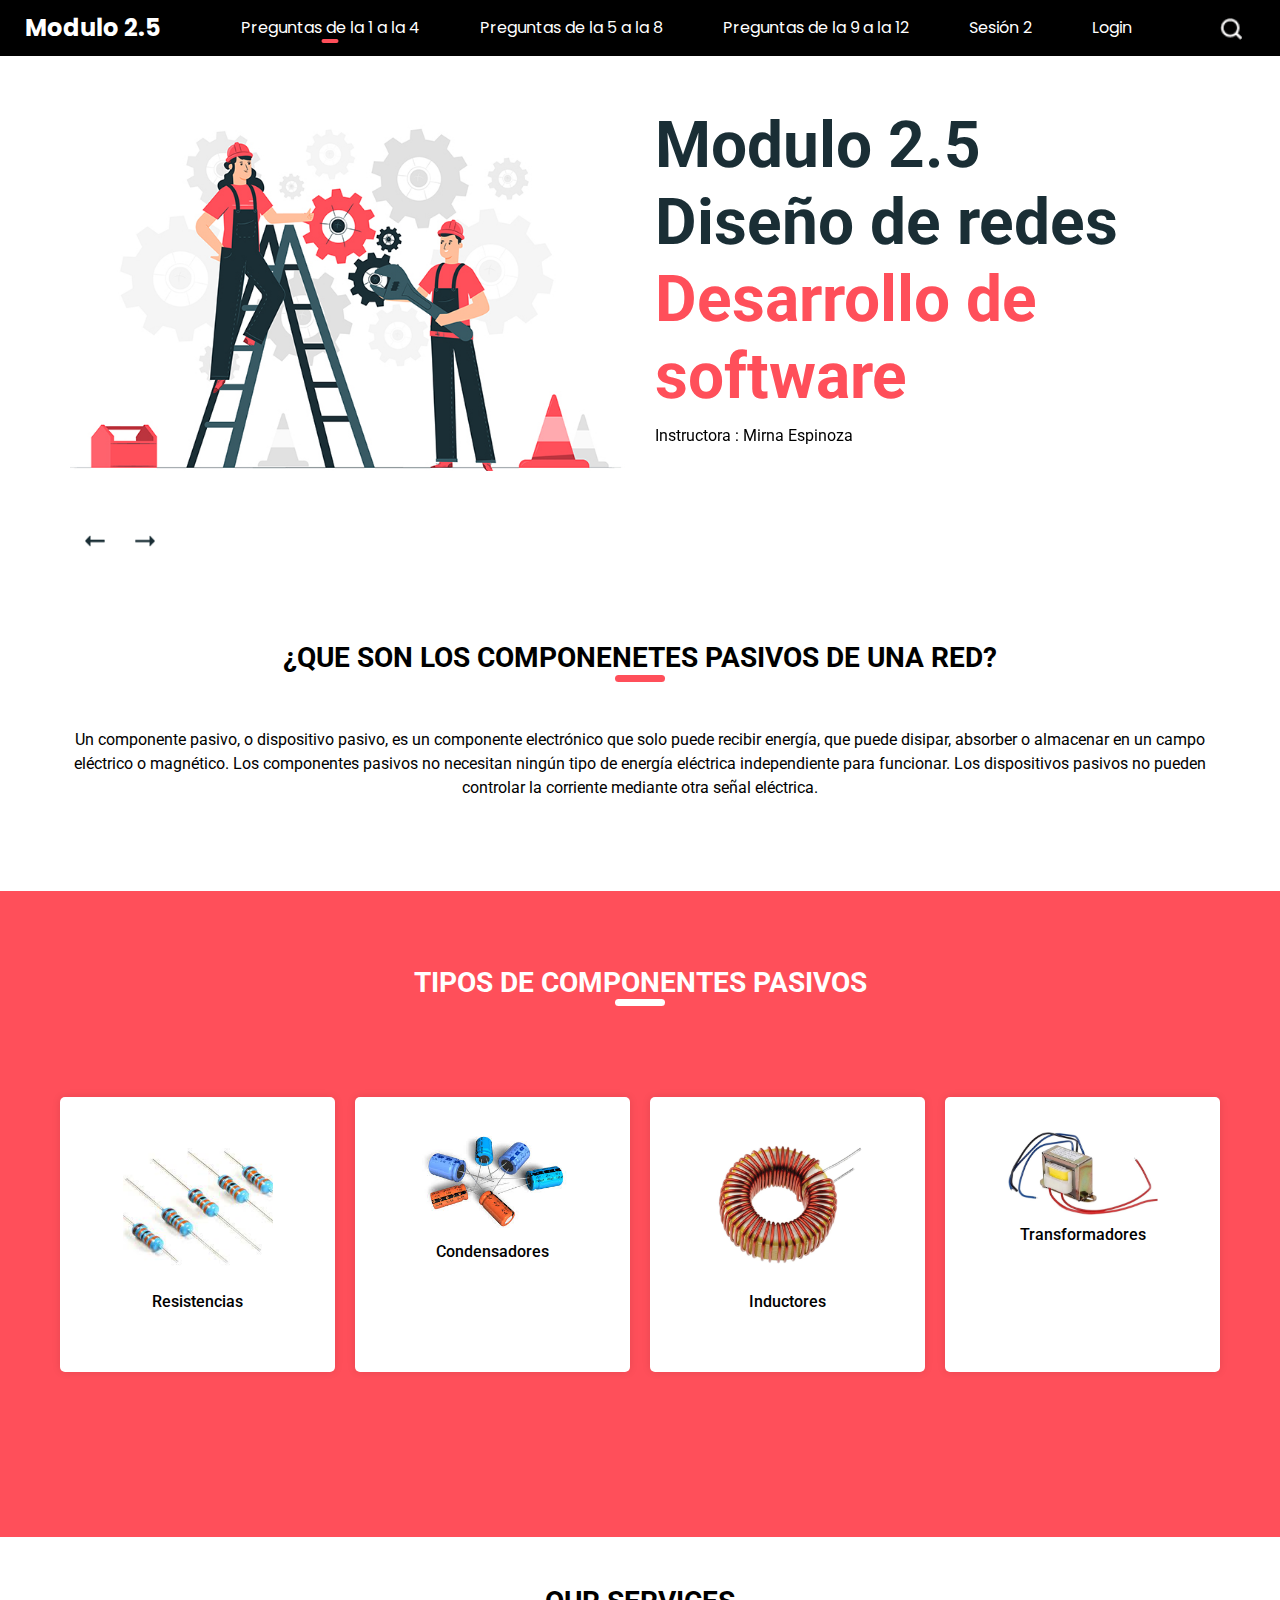
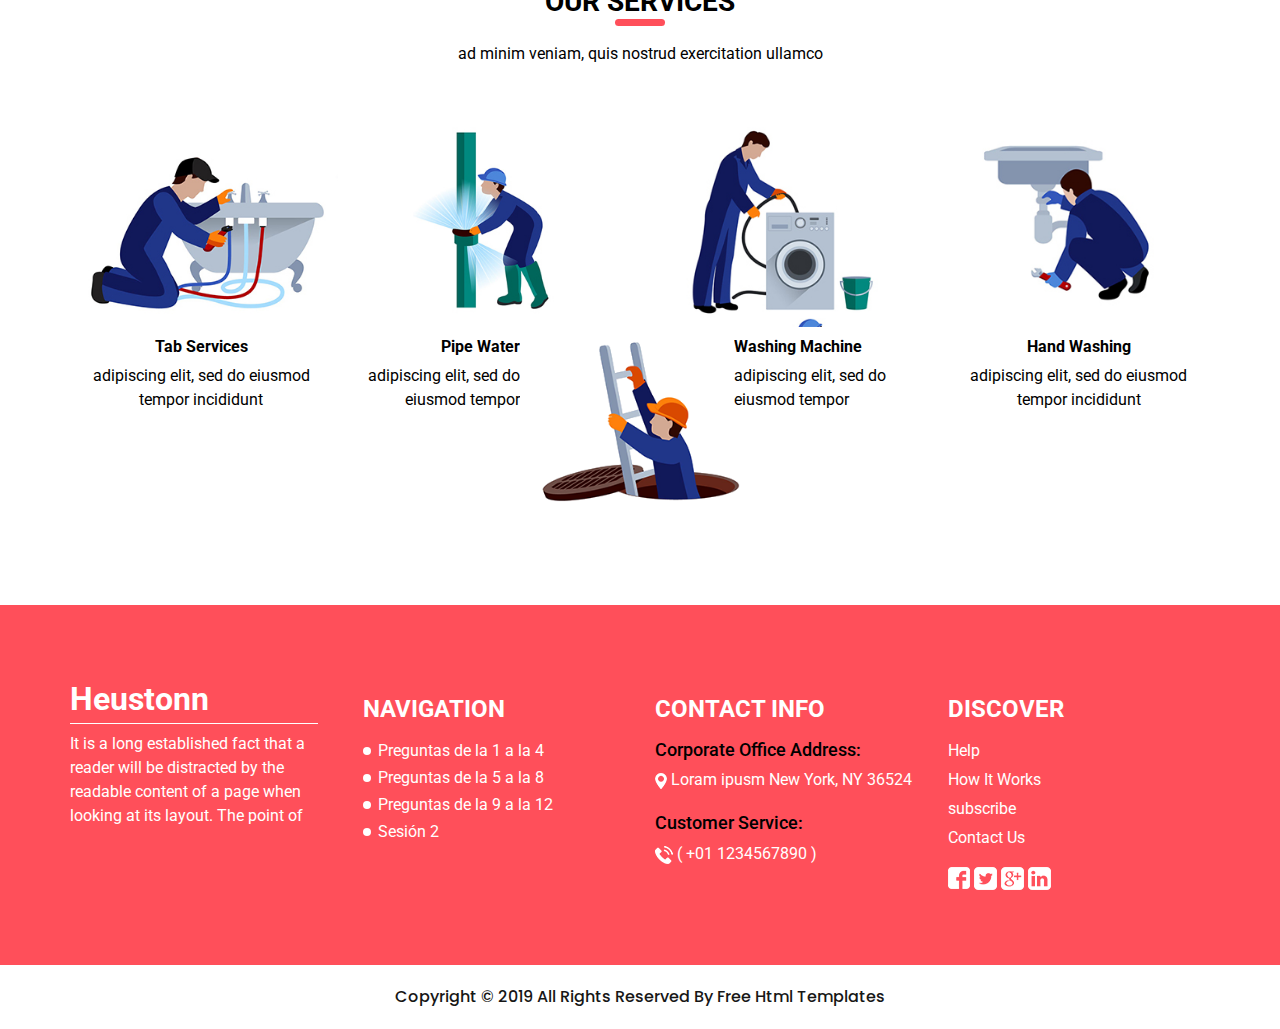
==== commit 5bbbbae2: "Avance 1" ====
--- a/heustonn-html/index.html
+++ b/heustonn-html/index.html
@@ -37,7 +37,7 @@
         <nav class="navbar navbar-expand-lg custom_nav-container ">
           <a class="navbar-brand" href="index.html">
             <span>
-              Heustonn
+              Modulo 2.5
             </span>
           </a>
           <button class="navbar-toggler ml-auto" type="button" data-toggle="collapse"
@@ -50,16 +50,16 @@
             <div class="d-flex mx-auto flex-column flex-lg-row align-items-center">
               <ul class="navbar-nav  ">
                 <li class="nav-item active">
-                  <a class="nav-link" href="index.html">Preguntas de la 1 a la 5 <span class="sr-only">(current)</span></a>
+                  <a class="nav-link" href="index.html">Preguntas de la 1 a la 4 <span class="sr-only">(current)</span></a>
                 </li>
                 <li class="nav-item">
-                  <a class="nav-link" href="about.html"> Preguntas de la 6 a la 10 </a>
+                  <a class="nav-link" href="Preguntas de la 5 a la 8.html"> Preguntas de la 5 a la 8 </a>
                 </li>
                 <li class="nav-item">
-                  <a class="nav-link" href="service.html"> Preguntas de la 11 a la 13 </a>
+                  <a class="nav-link" href="Preguntas de la 9 a la 12.html"> Preguntas de la 9 a la 12 </a>
                 </li>
                 <li class="nav-item">
-                  <a class="nav-link" href="contact.html">Contact us</a>
+                  <a class="nav-link" href="Sesión 2.html"> Sesión 2 </a>
                 </li>
                 <li class="nav-item">
                   <a class="nav-link" href="#">Login</a>
@@ -127,15 +127,14 @@
                     <div class="detail-box">
                       <div>
                         <h1>
-                          Heustonn <br>
-                          Maintenance <br>
+                          Tarea de  <br>
+                          Investigación <br>
                           <span>
-                            Service
+                            Actividad 1
                           </span>
                         </h1>
                         <p>
-                          Lorem ipsum dolor sit amet, consectetur adipiscing elit,
-                          sed do eiusmod tempor incididunt ut labore
+                          De forma individual , realizar una página web : colocando imágenes , descripción técnica de cada elemento de las preguntas asignadas.
                         </p>
                       </div>
                     </div>
@@ -144,6 +143,8 @@
               </div>
             </div>
           </div>
+
+
           <div class="carousel-item ">
             <div class="slider_item-box layout_padding2">
               <div class="container">
@@ -159,15 +160,14 @@
                     <div class="detail-box">
                       <div>
                         <h1>
-                          Heustonn <br>
-                          Maintenance <br>
+                          Tarea de  <br>
+                          Investigación <br>
                           <span>
-                            Service
+                            Actividad 2
                           </span>
                         </h1>
                         <p>
-                          Lorem ipsum dolor sit amet, consectetur adipiscing elit,
-                          sed do eiusmod tempor incididunt ut labore
+                          De la pregunta 13 en adelante , se trabajará en la próxima sesión.
                         </p>
                       </div>
                     </div>
@@ -210,43 +210,70 @@
           Un componente pasivo, o dispositivo pasivo, es un componente electrónico que solo puede recibir energía, que puede
           disipar, absorber o almacenar en un campo eléctrico o magnético. Los componentes pasivos no necesitan ningún tipo de
           energía eléctrica independiente para funcionar. Los dispositivos pasivos no pueden controlar la corriente mediante
-          otra señal eléctrica. Hay varios tipos de componentes pasivos: resistencias, condensadores, inductores y
-          transformadores.
+          otra señal eléctrica. 
         
         </p>
-        <div class="img-box layout_padding2">
-          <img src="images/about-img.jpg" alt="">
-        </div>
-        
+      </div>
+    </section>
+
+    <section class="work_section layout_padding">
+      <div class="container">
         <div class="custom_heading-container">
           <h3 class=" ">
-            ¿Que son los componenetes pasivos de una red?
+            Tipos de componentes pasivos
           </h3>
         </div>
-        <p class="layout_padding2-top">
-          Un componente pasivo, o dispositivo pasivo, es un componente electrónico que solo puede recibir energía, que puede
-          disipar, absorber o almacenar en un campo eléctrico o magnético. Los componentes pasivos no necesitan ningún tipo de
-          energía eléctrica independiente para funcionar. Los dispositivos pasivos no pueden controlar la corriente mediante
-          otra señal eléctrica. Hay varios tipos de componentes pasivos: resistencias, condensadores, inductores y
-          transformadores.
-        
-        </p>
-      </div>
-      <div class="container">
-        <div class="btn-box">
-          <a href="">
-            Read More
-          </a>
-          <hr>
-        </div>
-      </div>
-    </section>
-
-
-    <!-- end about section -->
-
-    <!-- service section -->
-
+      </div>
+      <div class="work_container ">
+        <div class="box b-1">
+          <div class="img-box">
+            <img src="images/i-1.jpg" alt="">
+          </div>
+          <div class="name">
+            <h6>
+              Resistencias
+            </h6>
+          </div>
+        </div>
+        <div class="box b-2">
+          <div class="img-box ">
+            <img src="images/i-2.jpg" alt="">
+          </div>
+          <div class="name">
+            <h6>
+              Condensadores
+            </h6>
+          </div>
+        </div>
+        <div class="box b-3">
+          <div class="img-box ">
+            <img src="images/i-3.jpg" alt="">
+          </div>
+          <div class="name">
+            <h6>
+              Inductores
+            </h6>
+          </div>
+        </div>
+        <div class="box b-4">
+          <div class="img-box ">
+            <img src="images/i-4.jpg" alt="">
+          </div>
+          <div class="name">
+            <h6>
+              Transformadores
+            </h6>
+          </div>
+        </div>
+      </div>
+      <div class="container">
+      </div>
+    </section>
+    
+
+
+<br>
+<br>
     <section class="service_section layout_padding-bottom">
       <div class="container">
         <div class="custom_heading-container">
@@ -271,12 +298,6 @@
                   <p>
                     adipiscing elit, sed do eiusmod tempor incididunt
                   </p>
-                  <div class="btn-box">
-                    <a href="">
-                      Read More
-                    </a>
-                    <hr>
-                  </div>
                 </div>
               </div>
             </div>
@@ -292,12 +313,6 @@
                   <p>
                     adipiscing elit, sed do eiusmod tempor incididunt
                   </p>
-                  <div class="btn-box">
-                    <a href="">
-                      Read More
-                    </a>
-                    <hr>
-                  </div>
                 </div>
               </div>
             </div>
@@ -313,12 +328,6 @@
                   <p>
                     adipiscing elit, sed do eiusmod tempor incididunt
                   </p>
-                  <div class="btn-box">
-                    <a href="">
-                      Read More
-                    </a>
-                    <hr>
-                  </div>
                 </div>
               </div>
             </div>
@@ -334,165 +343,20 @@
                   <p>
                     adipiscing elit, sed do eiusmod tempor incididunt
                   </p>
-                  <div class="btn-box">
-                    <a href="">
-                      Read More
-                    </a>
-                    <hr>
-                  </div>
-                </div>
-              </div>
-            </div>
-          </div>
-        </div>
-      </div>
-    </section>
-
-    <!-- end service section -->
-
-    <!-- work section -->
-
-    <section class="work_section layout_padding">
-      <div class="container">
-        <div class="custom_heading-container">
-          <h3 class=" ">
-            HOW IT WORKS
-          </h3>
-        </div>
-      </div>
-      <div class="work_container ">
-        <div class="box b-1">
-          <div class="img-box">
-            <img src="images/w-1.png" alt="">
-          </div>
-          <div class="name">
-            <h6>
-              Adipiscing elit
-            </h6>
-          </div>
-        </div>
-        <div class="box b-2">
-          <div class="img-box ">
-            <img src="images/w-2.png" alt="">
-          </div>
-          <div class="name">
-            <h6>
-              Adipiscing elit
-            </h6>
-          </div>
-        </div>
-        <div class="box b-3">
-          <div class="img-box ">
-            <img src="images/w-3.png" alt="">
-          </div>
-          <div class="name">
-            <h6>
-              Adipiscing elit
-            </h6>
-          </div>
-        </div>
-        <div class="box b-4">
-          <div class="img-box ">
-            <img src="images/w-4.png" alt="">
-          </div>
-          <div class="name">
-            <h6>
-              Adipiscing elit
-            </h6>
-          </div>
-        </div>
-      </div>
-      <div class="container">
-        <div class="btn-box">
-          <a href="">
-            Read More
-          </a>
-          <hr>
-        </div>
-      </div>
-    </section>
-
-
-    <!-- end work section -->
-
-    <!-- contact section -->
-
-    <section class="contact_section layout_padding">
-      <div class="custom_heading-container">
-        <h3 class=" ">
-          Booking Online
-        </h3>
-      </div>
-      <div class="container layout_padding2-top">
-        <div class="row">
-          <div class="col-md-6 mx-auto">
-            <form action="">
-              <div>
-                <input type="text" placeholder="NAME">
-              </div>
-              <div>
-                <input type="email" placeholder="EMAIL">
-              </div>
-              <div>
-                <input type="text" placeholder="PHONE NUMBER">
-              </div>
-              <div>
-                <select name="" id="">
-                  <option value="" disabled selected>TYPE OF SERVICE</option>
-                  <option value="">Service 1</option>
-                  <option value="">Service 2</option>
-                  <option value="">Service 3</option>
-                </select>
-              </div>
-              <div>
-                <input type="text" class="message-box" placeholder="MESSAGE">
-              </div>
-              <div class="d-flex justify-content-center ">
-                <button>
-                  SEND
-                </button>
-              </div>
-            </form>
-          </div>
-        </div>
-
-      </div>
-    </section>
-
+                </div>
+              </div>
+            </div>
+          </div>
+        </div>
+      </div>
+    </section>
+
+
+
+    
     <!-- end contact section -->
 
-    <section class="client_section layout_padding-bottom">
-      <div class="container">
-        <div class="custom_heading-container">
-          <h3 class=" ">
-            What clients says
-          </h3>
-        </div>
-        <div class="layout_padding2-top">
-          <div class="client_container">
-            <div class="detail-box">
-              <p>
-                Lorem ipsum dolor sit amet, consectetur adipiscing elit, sed do eiusmod tempor incididunt ut labore et
-                dolore magna aliqua. Ut enim ad minim veniam, quis nostrud exercitation ullamco
-              </p>
-            </div>
-            <div class="client_id">
-              <div class="img-box">
-                <img src="images/client.png" alt="">
-              </div>
-              <div class="name">
-                <h5>
-                  tempor incididunt
-                </h5>
-                <h6>
-                  Owner
-                </h6>
-              </div>
-            </div>
-          </div>
-        </div>
-      </div>
-    </section>
+    
     <!-- info section -->
     <section class="info_section layout_padding">
       <div class="container">
@@ -516,27 +380,22 @@
               <ul>
                 <li>
                   <a href="index.html">
-                    Home
-                  </a>
-                </li>
-                <li>
-                  <a href="about.html">
-                    About
-                  </a>
-                </li>
-                <li>
-                  <a href="service.html">
-                    Services
-                  </a>
-                </li>
-                <li>
-                  <a href="contact.html">
-                    Contact Us
-                  </a>
-                </li>
-                <li>
-                  <a href="#">
-                    Login
+                    Preguntas de la 1 a la 4
+                  </a>
+                </li>
+                <li>
+                  <a href="Preguntas de la 5 a la 8.html">
+                    Preguntas de la 5 a la 8
+                  </a>
+                </li>
+                <li>
+                  <a href="Preguntas de la 9 a la 12.html">
+                    Preguntas de la 9 a la 12
+                  </a>
+                </li>
+                <li>
+                  <a href="Sesión 2.html">
+                    Sesión 2
                   </a>
                 </li>
               </ul>
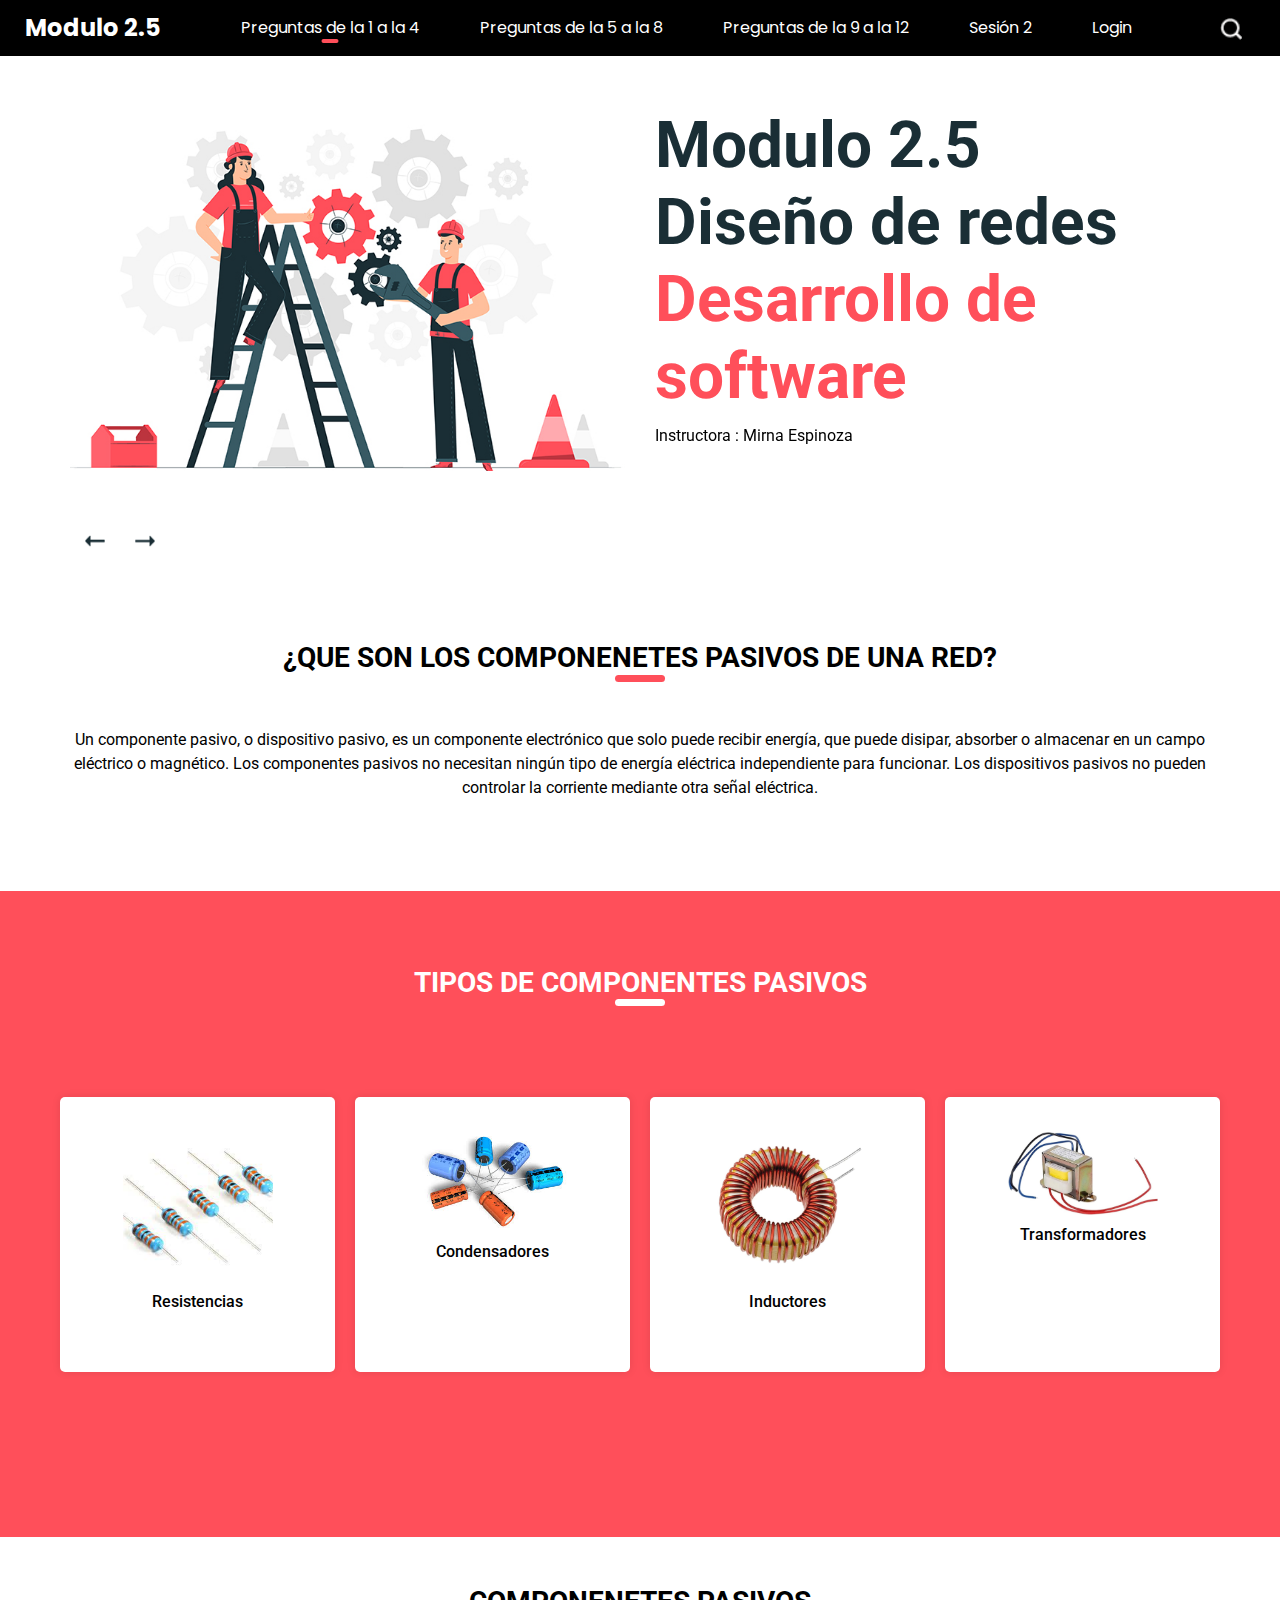
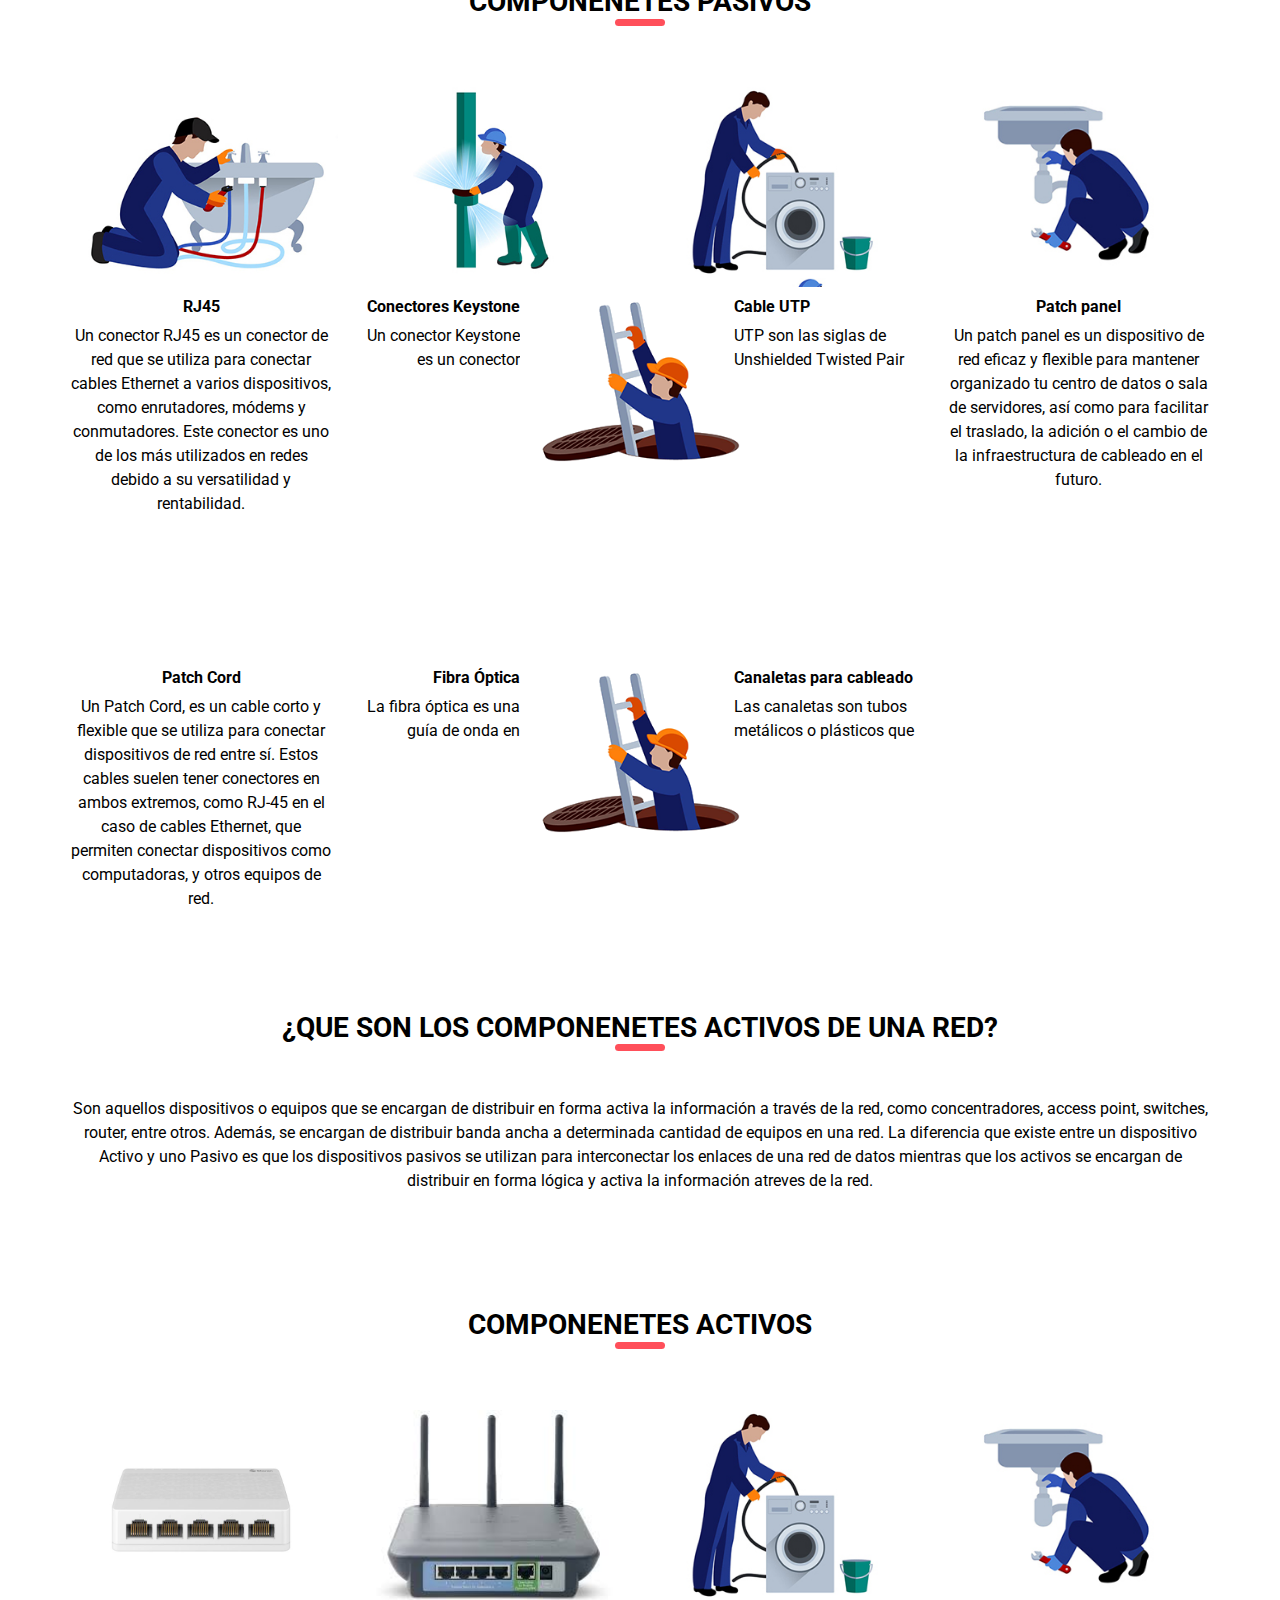
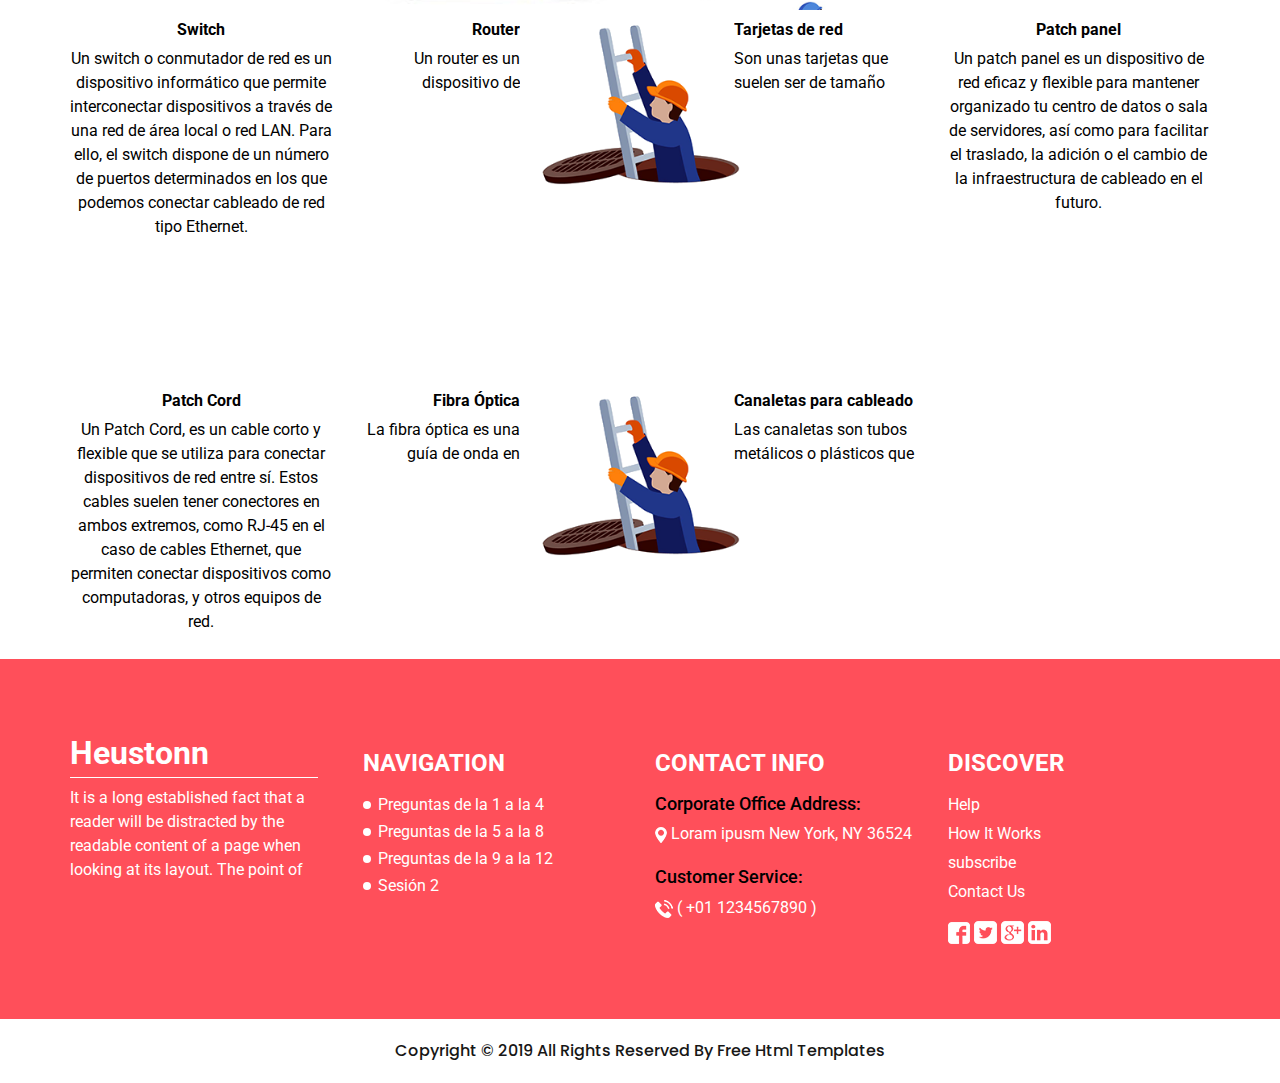
==== commit 5d4add58: "punto 3 y cuatr avance" ====
--- a/heustonn-html/index.html
+++ b/heustonn-html/index.html
@@ -196,8 +196,9 @@
     </section>
     <!-- end slider section -->
   </div>
+
+
   <div class="bg">
-
     <!-- about section -->
     <section class="about_section layout_padding">
       <div class="container">
@@ -269,21 +270,18 @@
       <div class="container">
       </div>
     </section>
-    
-
-
 <br>
+
+
+
 <br>
     <section class="service_section layout_padding-bottom">
       <div class="container">
         <div class="custom_heading-container">
           <h3 class=" ">
-            OUR SERVICES
+            Componenetes pasivos
           </h3>
         </div>
-        <p class="">
-          ad minim veniam, quis nostrud exercitation ullamco
-        </p>
         <div class="service_container ">
           <div class="row">
             <div class="col-md-3">
@@ -293,14 +291,17 @@
                 </div>
                 <div class="detail-box">
                   <h6>
-                    Tab Services
+                    RJ45
                   </h6>
                   <p>
-                    adipiscing elit, sed do eiusmod tempor incididunt
+                    Un conector RJ45 es un conector de red que se utiliza para conectar cables Ethernet a varios dispositivos, como enrutadores, módems y conmutadores. Este conector es uno de los más utilizados en redes debido a su versatilidad y rentabilidad.
                   </p>
                 </div>
               </div>
             </div>
+            <br>
+
+
             <div class="col-md-3">
               <div class="box b-2">
                 <div class="img-box">
@@ -308,14 +309,15 @@
                 </div>
                 <div class="detail-box">
                   <h6>
-                    Pipe Water
+                    Conectores Keystone
                   </h6>
                   <p>
-                    adipiscing elit, sed do eiusmod tempor incididunt
+                    Un conector Keystone es un conector hembra utilizado en las comunicaciones de datos, en particular para las redes de área local (LAN), normalmente montado en una placa de pared o panel de conexiones. 
                   </p>
                 </div>
               </div>
             </div>
+
             <div class="col-md-3">
               <div class="box b-3">
                 <div class="img-box">
@@ -323,14 +325,15 @@
                 </div>
                 <div class="detail-box">
                   <h6>
-                    Washing Machine
+                    Cable UTP
                   </h6>
                   <p>
-                    adipiscing elit, sed do eiusmod tempor incididunt
+                    UTP son las siglas de Unshielded Twisted Pair (par trenzado no apantallado). Es un cable de red que consta de 8 hilos, divididos en dúos (con los colores azul, verde, naranja y marrón).
                   </p>
                 </div>
               </div>
             </div>
+
             <div class="col-md-3">
               <div class="box b-4">
                 <div class="img-box">
@@ -338,14 +341,15 @@
                 </div>
                 <div class="detail-box">
                   <h6>
-                    Hand Washing
+                    Patch panel
                   </h6>
                   <p>
-                    adipiscing elit, sed do eiusmod tempor incididunt
+                    Un patch panel es un dispositivo de red eficaz y flexible para mantener organizado tu centro de datos o sala de servidores, así como para facilitar el traslado, la adición o el cambio de la infraestructura de cableado en el futuro. 
                   </p>
                 </div>
               </div>
             </div>
+               
           </div>
         </div>
       </div>
@@ -356,6 +360,234 @@
     
     <!-- end contact section -->
 
+    <br>
+    <section class="service_section layout_padding-bottom">
+      <div class="container">
+        
+        <div class="service_container ">
+          <div class="row">
+            <div class="col-md-3">
+              <div class="box b-1">
+                <div class="img-box">
+                  <img src="images/m-1.jpg" alt="">
+                </div>
+                <div class="detail-box">
+                  <h6>
+                    Patch Cord
+                  </h6>
+                  <p>
+                    Un Patch Cord, es un cable corto y flexible que se utiliza para conectar dispositivos de red entre sí. Estos cables suelen tener conectores en ambos extremos, como RJ-45 en el caso de cables Ethernet, que permiten conectar dispositivos como computadoras, y otros equipos de red.
+                  </p>
+                </div>
+              </div>
+            </div>
+            <br>
+            <div class="col-md-3">
+              <div class="box b-2">
+                <div class="img-box">
+                  <img src="images/m-2.jpg" alt="">
+                </div>
+                <div class="detail-box">
+                  <h6>
+                    Fibra Óptica
+                  </h6>
+                  <p>
+                    La fibra óptica es una guía de onda en forma de hilo de material altamente transparente diseñado para transmitir información a grandes distancias utilizando señales ópticas.
+                  </p>
+                </div>
+              </div>
+            </div>
+
+            <div class="col-md-3">
+              <div class="box b-3">
+                <div class="img-box">
+                  <img src="images/s-5.jpg" alt="">
+                </div>
+                <div class="detail-box">
+                  <h6>
+                    Canaletas para cableado 
+                  </h6>
+                  <p>
+                    Las canaletas son tubos metálicos o plásticos que conectados de forma correcta proporcionan al cable una mayor protección en contra de interferencias electromagnéticas originadas por los diferentes motores eléctricos.
+                  </p>
+                </div>
+              </div>
+            </div>
+          </div>
+        </div>
+      </div>
+    </section>
+
+
+    <div class="bg">
+      <!-- about section -->
+      <section class="about_section layout_padding">
+        <div class="container">
+          <div class="custom_heading-container">
+            <h3 class=" ">
+              ¿Que son los componenetes activos de una red?
+            </h3>
+          </div>
+          <p class="layout_padding2-top">
+            Son aquellos dispositivos o equipos que se encargan de distribuir en forma activa la información a través de la
+            red, como concentradores, access point, switches, router, entre otros. Además, se encargan de distribuir banda
+            ancha a determinada cantidad de equipos en una red.
+      
+            La diferencia que existe entre un dispositivo Activo y uno Pasivo es que los dispositivos pasivos se utilizan para
+            interconectar los enlaces de una red de datos mientras que los activos se encargan de distribuir en forma lógica y
+            activa la información atreves de la red.
+      
+          </p>
+        </div>
+      </section>
+      <br>
+
+      <section class="service_section layout_padding-bottom">
+        <div class="container">
+          <div class="custom_heading-container">
+            <h3 class=" ">
+              Componenetes Activos
+            </h3>
+          </div>
+          <div class="service_container ">
+            <div class="row">
+              <div class="col-md-3">
+                <div class="box b-1">
+                  <div class="img-box">
+                    <img src="images/p-1.jpg" alt="">
+                  </div>
+                  <div class="detail-box">
+                    <h6>
+                      Switch
+                    </h6>
+                    <p>
+                      Un switch o conmutador de red es un dispositivo informático que permite interconectar dispositivos a través de una red de área local o red LAN. Para ello, el switch dispone de un número de puertos determinados en los que podemos conectar cableado de red tipo Ethernet. 
+                    </p>
+                  </div>
+                </div>
+              </div>
+              <br>
+  
+  
+              <div class="col-md-3">
+                <div class="box b-2">
+                  <div class="img-box">
+                    <img src="images/p-2.jpg" alt="">
+                  </div>
+                  <div class="detail-box">
+                    <h6>
+                      Router
+                    </h6>
+                    <p>
+                      Un router es un dispositivo de hardware que sirve de punto de conexión entre una red local e Internet. Los routers gestionan. o «enrutan», el tráfico web y los datos entre dispositivos de diferentes redes, y permiten que varios dispositivos compartan la misma conexión a Internet.
+                    </p>
+                  </div>
+                </div>
+              </div>
+  
+              <div class="col-md-3">
+                <div class="box b-3">
+                  <div class="img-box">
+                    <img src="images/s-3.jpg" alt="">
+                  </div>
+                  <div class="detail-box">
+                    <h6>
+                      Tarjetas de red
+                    </h6>
+                    <p>
+                      Son unas tarjetas que suelen ser de tamaño reducido que se incorporan en el interior de los ordenadores para así lograr que nuestro equipo logre conectarse a Internet.
+                    </p>
+                  </div>
+                </div>
+              </div>
+  
+              <div class="col-md-3">
+                <div class="box b-4">
+                  <div class="img-box">
+                    <img src="images/s-4.jpg" alt="">
+                  </div>
+                  <div class="detail-box">
+                    <h6>
+                      Patch panel
+                    </h6>
+                    <p>
+                      Un patch panel es un dispositivo de red eficaz y flexible para mantener organizado tu centro de datos o sala de servidores, así como para facilitar el traslado, la adición o el cambio de la infraestructura de cableado en el futuro. 
+                    </p>
+                  </div>
+                </div>
+              </div>
+                 
+            </div>
+          </div>
+        </div>
+      </section>
+  
+  
+  
+      
+      <!-- end contact section -->
+  
+      <br>
+      <section class="service_section layout_padding-bottom">
+        <div class="container">
+          
+          <div class="service_container ">
+            <div class="row">
+              <div class="col-md-3">
+                <div class="box b-1">
+                  <div class="img-box">
+                    <img src="images/m-1.jpg" alt="">
+                  </div>
+                  <div class="detail-box">
+                    <h6>
+                      Patch Cord
+                    </h6>
+                    <p>
+                      Un Patch Cord, es un cable corto y flexible que se utiliza para conectar dispositivos de red entre sí. Estos cables suelen tener conectores en ambos extremos, como RJ-45 en el caso de cables Ethernet, que permiten conectar dispositivos como computadoras, y otros equipos de red.
+                    </p>
+                  </div>
+                </div>
+              </div>
+              <br>
+              <div class="col-md-3">
+                <div class="box b-2">
+                  <div class="img-box">
+                    <img src="images/m-2.jpg" alt="">
+                  </div>
+                  <div class="detail-box">
+                    <h6>
+                      Fibra Óptica
+                    </h6>
+                    <p>
+                      La fibra óptica es una guía de onda en forma de hilo de material altamente transparente diseñado para transmitir información a grandes distancias utilizando señales ópticas.
+                    </p>
+                  </div>
+                </div>
+              </div>
+  
+              <div class="col-md-3">
+                <div class="box b-3">
+                  <div class="img-box">
+                    <img src="images/s-5.jpg" alt="">
+                  </div>
+                  <div class="detail-box">
+                    <h6>
+                      Canaletas para cableado 
+                    </h6>
+                    <p>
+                      Las canaletas son tubos metálicos o plásticos que conectados de forma correcta proporcionan al cable una mayor protección en contra de interferencias electromagnéticas originadas por los diferentes motores eléctricos.
+                    </p>
+                  </div>
+                </div>
+              </div>
+            </div>
+          </div>
+        </div>
+      </section>
+  
+
+     
+  
     
     <!-- info section -->
     <section class="info_section layout_padding">
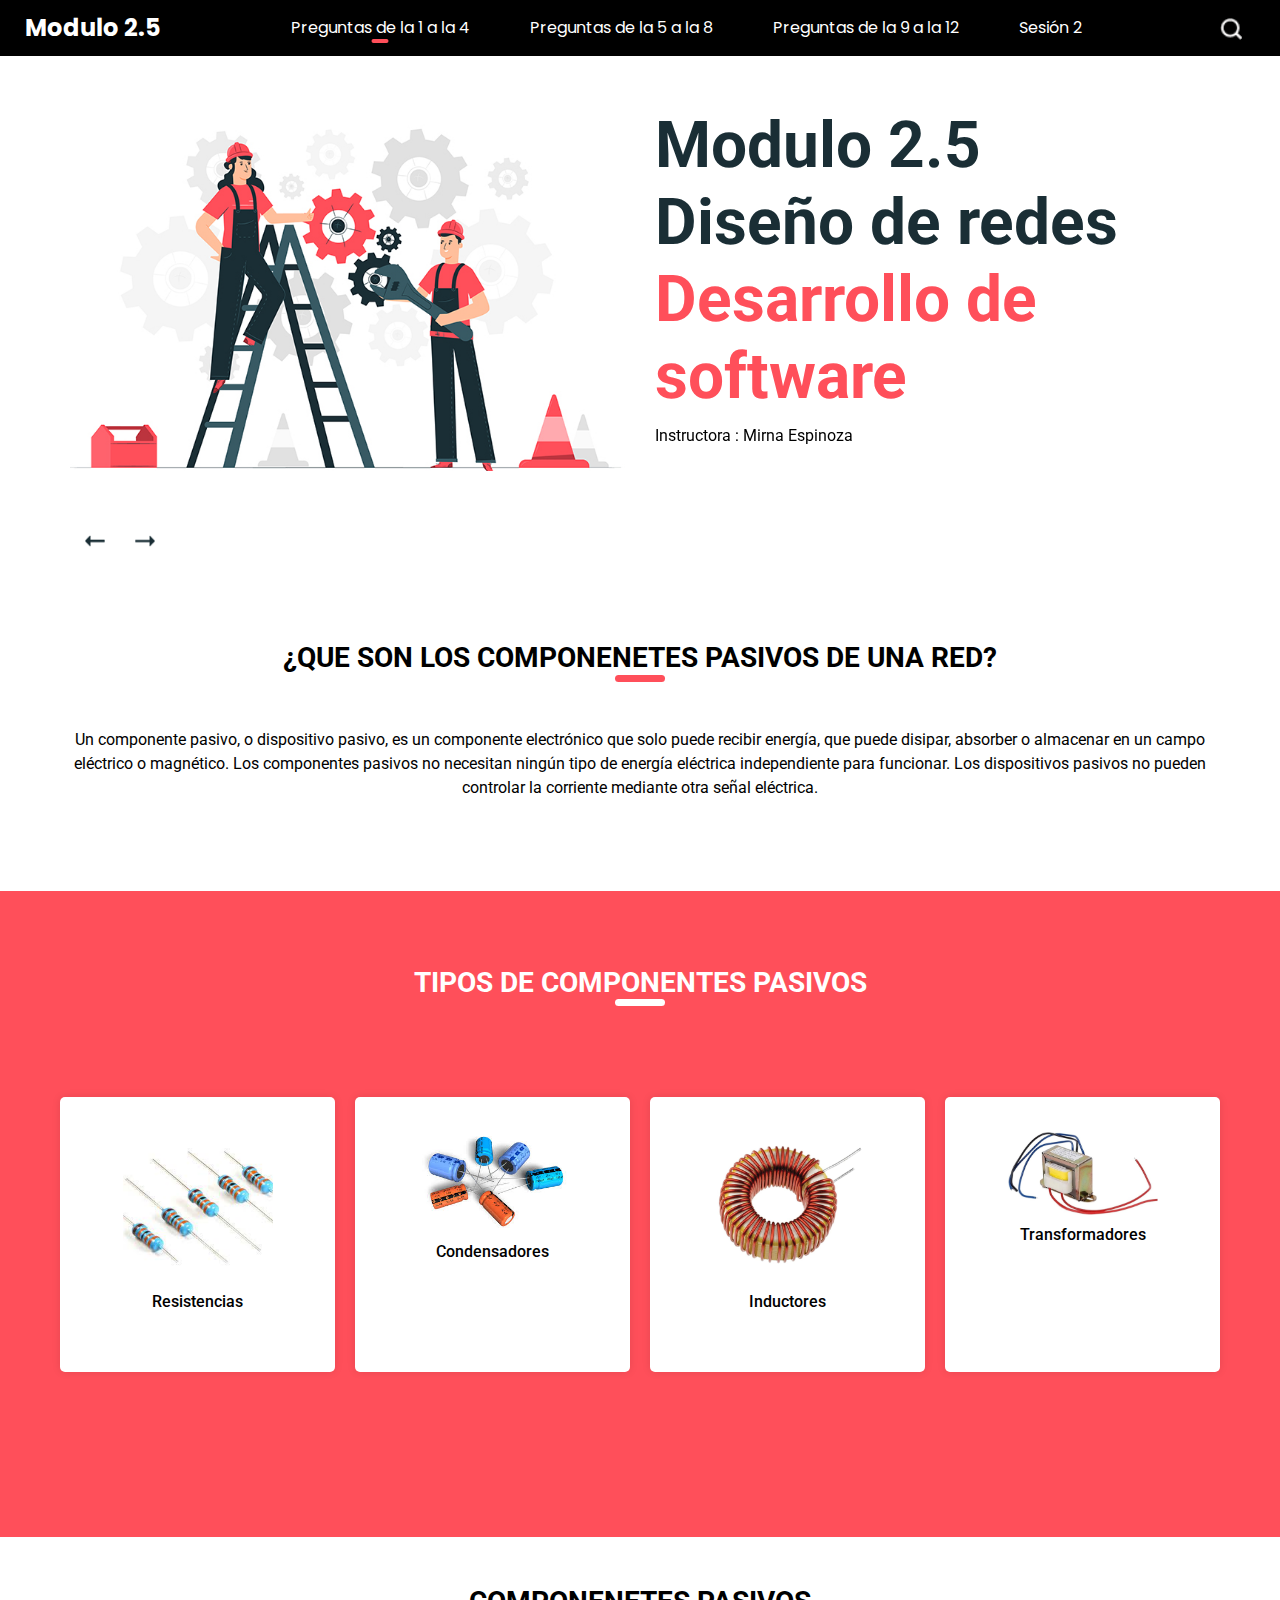
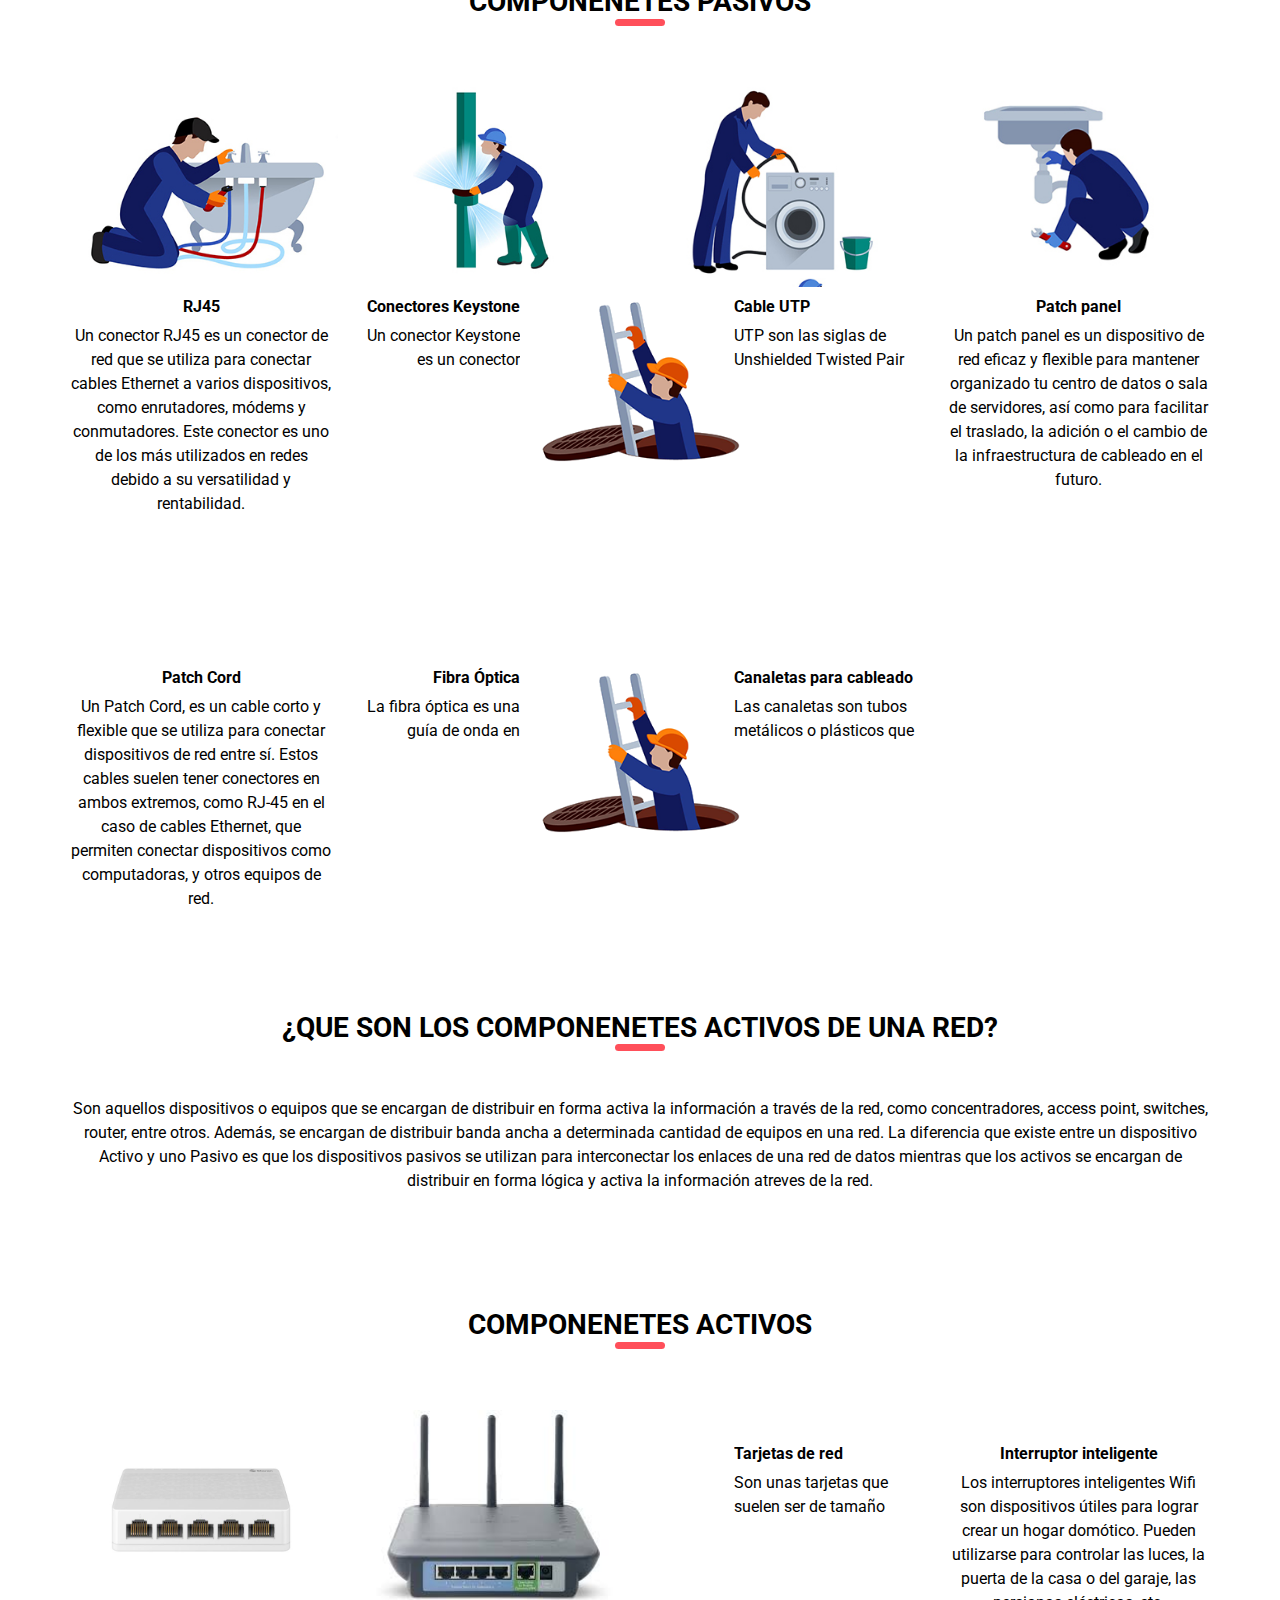
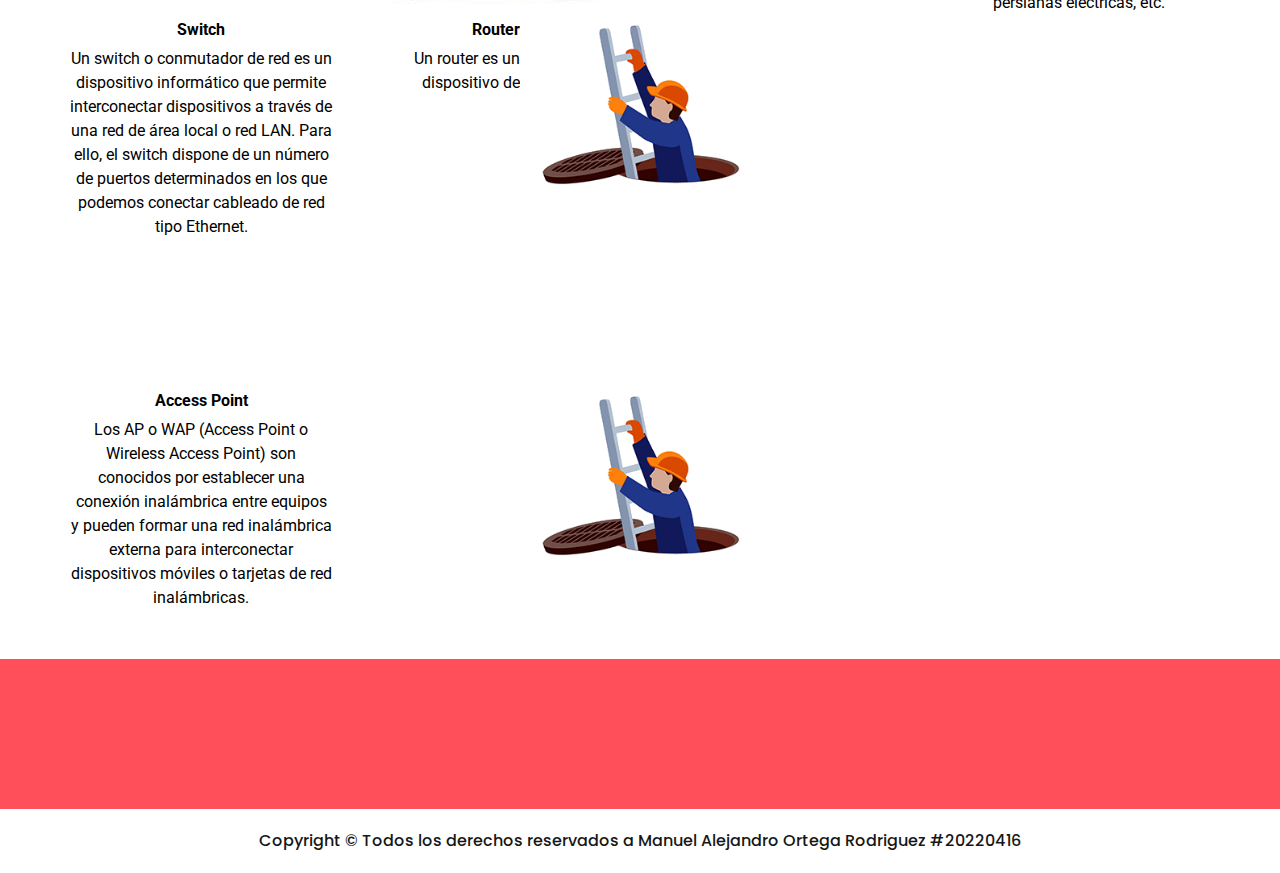
==== commit c1f82eaf: "termine" ====
--- a/heustonn-html/index.html
+++ b/heustonn-html/index.html
@@ -61,9 +61,6 @@
                 <li class="nav-item">
                   <a class="nav-link" href="Sesión 2.html"> Sesión 2 </a>
                 </li>
-                <li class="nav-item">
-                  <a class="nav-link" href="#">Login</a>
-                </li>
               </ul>
             </div>
           </div>
@@ -488,7 +485,7 @@
               <div class="col-md-3">
                 <div class="box b-3">
                   <div class="img-box">
-                    <img src="images/s-3.jpg" alt="">
+                    <img src="images/p-3.jpg" alt="">
                   </div>
                   <div class="detail-box">
                     <h6>
@@ -504,14 +501,14 @@
               <div class="col-md-3">
                 <div class="box b-4">
                   <div class="img-box">
-                    <img src="images/s-4.jpg" alt="">
+                    <img src="images/p-4.jpg" alt="">
                   </div>
                   <div class="detail-box">
                     <h6>
-                      Patch panel
+                      Interruptor inteligente
                     </h6>
                     <p>
-                      Un patch panel es un dispositivo de red eficaz y flexible para mantener organizado tu centro de datos o sala de servidores, así como para facilitar el traslado, la adición o el cambio de la infraestructura de cableado en el futuro. 
+                      Los interruptores inteligentes Wifi son dispositivos útiles para lograr crear un hogar domótico. Pueden utilizarse para controlar las luces, la puerta de la casa o del garaje, las persianas eléctricas, etc.
                     </p>
                   </div>
                 </div>
@@ -536,49 +533,19 @@
               <div class="col-md-3">
                 <div class="box b-1">
                   <div class="img-box">
-                    <img src="images/m-1.jpg" alt="">
+                    <img src="images/p-5.jpg" alt="">
                   </div>
                   <div class="detail-box">
                     <h6>
-                      Patch Cord
+                      Access Point
                     </h6>
                     <p>
-                      Un Patch Cord, es un cable corto y flexible que se utiliza para conectar dispositivos de red entre sí. Estos cables suelen tener conectores en ambos extremos, como RJ-45 en el caso de cables Ethernet, que permiten conectar dispositivos como computadoras, y otros equipos de red.
+                      Los AP o WAP (Access Point o Wireless Access Point) son conocidos por establecer una conexión inalámbrica entre equipos y pueden formar una red inalámbrica externa  para interconectar dispositivos móviles o tarjetas de red inalámbricas.
                     </p>
                   </div>
                 </div>
               </div>
               <br>
-              <div class="col-md-3">
-                <div class="box b-2">
-                  <div class="img-box">
-                    <img src="images/m-2.jpg" alt="">
-                  </div>
-                  <div class="detail-box">
-                    <h6>
-                      Fibra Óptica
-                    </h6>
-                    <p>
-                      La fibra óptica es una guía de onda en forma de hilo de material altamente transparente diseñado para transmitir información a grandes distancias utilizando señales ópticas.
-                    </p>
-                  </div>
-                </div>
-              </div>
-  
-              <div class="col-md-3">
-                <div class="box b-3">
-                  <div class="img-box">
-                    <img src="images/s-5.jpg" alt="">
-                  </div>
-                  <div class="detail-box">
-                    <h6>
-                      Canaletas para cableado 
-                    </h6>
-                    <p>
-                      Las canaletas son tubos metálicos o plásticos que conectados de forma correcta proporcionan al cable una mayor protección en contra de interferencias electromagnéticas originadas por los diferentes motores eléctricos.
-                    </p>
-                  </div>
-                </div>
               </div>
             </div>
           </div>
@@ -592,121 +559,6 @@
     <!-- info section -->
     <section class="info_section layout_padding">
       <div class="container">
-        <div class="row">
-          <div class="col-md-3">
-            <div class="info-logo">
-              <h2>
-                Heustonn
-              </h2>
-              <p>
-                It is a long established fact that a reader will be distracted by the readable content of a page when
-                looking at its layout. The point of
-              </p>
-            </div>
-          </div>
-          <div class="col-md-3">
-            <div class="info-nav">
-              <h4>
-                Navigation
-              </h4>
-              <ul>
-                <li>
-                  <a href="index.html">
-                    Preguntas de la 1 a la 4
-                  </a>
-                </li>
-                <li>
-                  <a href="Preguntas de la 5 a la 8.html">
-                    Preguntas de la 5 a la 8
-                  </a>
-                </li>
-                <li>
-                  <a href="Preguntas de la 9 a la 12.html">
-                    Preguntas de la 9 a la 12
-                  </a>
-                </li>
-                <li>
-                  <a href="Sesión 2.html">
-                    Sesión 2
-                  </a>
-                </li>
-              </ul>
-            </div>
-          </div>
-          <div class="col-md-3">
-            <div class="info-contact">
-              <h4>
-                Contact Info
-              </h4>
-              <div class="location">
-                <h6>
-                  Corporate Office Address:
-                </h6>
-                <a href="">
-                  <img src="images/location.png" alt="">
-                  <span>
-                    Loram ipusm New York, NY 36524
-                  </span>
-                </a>
-              </div>
-              <div class="call">
-                <h6>
-                  Customer Service:
-                </h6>
-                <a href="">
-                  <img src="images/telephone.png" alt="">
-                  <span>
-                    ( +01 1234567890 )
-                  </span>
-                </a>
-              </div>
-            </div>
-          </div>
-          <div class="col-md-3">
-            <div class="discover">
-              <h4>
-                Discover
-              </h4>
-              <ul>
-                <li>
-                  <a href="">
-                    Help
-                  </a>
-                </li>
-                <li>
-                  <a href="">
-                    How It Works
-
-                  </a>
-                </li>
-                <li>
-                  <a href="">
-                    subscribe
-                  </a>
-                </li>
-                <li>
-                  <a href="contact.html">
-                    Contact Us
-                  </a>
-                </li>
-              </ul>
-              <div class="social-box">
-                <a href="">
-                  <img src="images/facebook.png" alt="">
-                </a>
-                <a href="">
-                  <img src="images/twitter.png" alt="">
-                </a>
-                <a href="">
-                  <img src="images/google-plus.png" alt="">
-                </a>
-                <a href="">
-                  <img src="images/linkedin.png" alt="">
-                </a>
-              </div>
-            </div>
-          </div>
-        </div>
       </div>
     </section>
 
@@ -717,8 +569,7 @@
     <!-- footer section -->
     <section class="container-fluid footer_section">
       <p>
-        Copyright &copy; 2019 All Rights Reserved By
-        <a href="https://html.design/">Free Html Templates</a>
+        Copyright &copy; Todos los derechos reservados a Manuel Alejandro Ortega Rodriguez #20220416
       </p>
     </section>
     <!-- footer section -->
